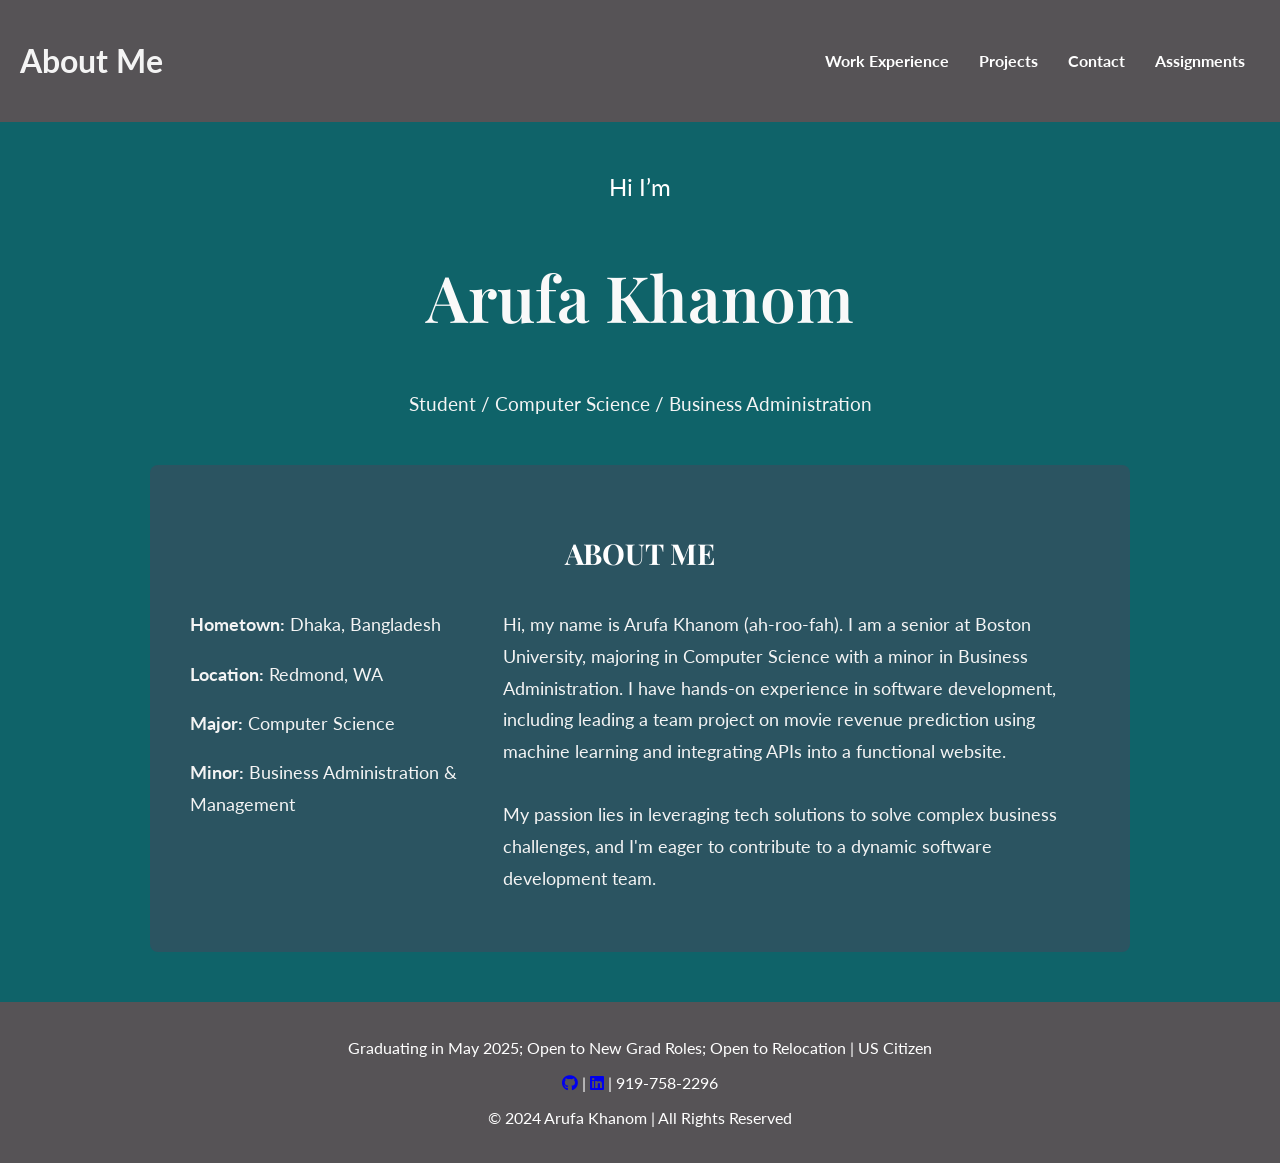
==== index.html @ fa7985f3 "made a portfolio website" ====
<!DOCTYPE html>
<html lang="en">
<head>
    <meta charset="UTF-8">
    <meta name="viewport" content="width=device-width, initial-scale=1.0">
    <title>Arufa Khanom</title>
    <link rel="stylesheet" href="style.css">
    <link href="https://fonts.googleapis.com/css2?family=Playfair+Display:wght@600&family=Lato:wght@400;700&display=swap" rel="stylesheet">
    <link rel="stylesheet" href="https://cdnjs.cloudflare.com/ajax/libs/font-awesome/6.0.0-beta3/css/all.min.css">
</head>
<body>
    <!-- Logo and Navigation -->
    <header>
        <h1>About Me</h1>
        <nav>
            <a href="work-experience.html">Work Experience</a>
            <a href="projects.html">Projects</a>
            <a href="contact.html">Contact</a>
            <a href="assignments.html">Assignments</a>
        </nav>
    </header>

    <!-- Main Content -->
    <section class="intro">
        <h2>Hi I’m</h2>
        <h1>Arufa Khanom</h1>
        <p class="tagline">Student / Computer Science / Business Administration</p>
    </section>

    <!-- About Section -->
    <section class="about">
        <h3>ABOUT ME</h3>
        <div class="about-details">
            <div class="left-column">
                <p><strong>Hometown:</strong> Dhaka, Bangladesh</p>
                <p><strong>Location:</strong> Redmond, WA</p>
                <p><strong>Major:</strong> Computer Science</p>
                <p><strong>Minor:</strong> Business Administration & Management</p>
            </div>
            <div class="right-column">
                <p>
                    Hi, my name is Arufa Khanom (ah-roo-fah). I am a senior at Boston University, majoring in Computer Science 
                    with a minor in Business Administration. I have hands-on experience in software development, including 
                    leading a team project on movie revenue prediction using machine learning and integrating APIs into a 
                    functional website. 
                    <br><br>
                    My passion lies in leveraging tech solutions to solve complex business challenges, and I'm eager to 
                    contribute to a dynamic software development team.
                </p>
            </div>
        </div>
    </section>

    <!-- Footer Section -->
    <footer>
        <p>Graduating in May 2025; Open to New Grad Roles; Open to Relocation | US Citizen</p>
        <p></p>
            <a href="https://github.com/arufak" target="_blank"><i class="fab fa-github"></i></a> |
            <a href="https://www.linkedin.com/in/arufa-khanom/" target="_blank"><i class="fab fa-linkedin"></i></a> 
            | 919-758-2296
        </p>
        <p>&copy; 2024 Arufa Khanom | All Rights Reserved</p>
    </footer>
    
</body>
</html>
---- style.css ----
/* Import Custom Fonts */
@import url('https://fonts.googleapis.com/css2?family=Dancing+Script:wght@700&family=Playfair+Display:wght@600&family=Lato:wght@400;700&display=swap');

/* Global Styles */
body {
    font-family: 'Lato', sans-serif;
    background-color: #0f6369; /* Dark Green Background */
    color: #f4f4f4;
    margin: 0;
    padding: 0;
}

/* Logo and Navigation */
header {
    display: flex;
    justify-content: space-between;
    align-items: center;
    padding: 20px;
    background-color: #565356; /* Darker Green for Header */
}

.signature {
    font-family: 'Dancing Script', cursive;
    font-size: 2.5rem;
    color: #fff;
}

nav {
    display: flex;
    justify-content: center;
}

nav a {
    color: #fff;
    margin: 0 15px;
    text-decoration: none;
    font-weight: 700;
    font-size: 1rem;
}

nav a:hover {
    color: #756785; /* Gold color on hover */
    transition: color 0.3s;
}

/* Introduction Section */
.intro {
    text-align: center;
    margin: 50px 0;
}

.intro h2 {
    font-size: 1.5rem;
    font-weight: 400;
    color: #ffffff; /* Gold color */
}

.intro h1 {
    font-size: 4rem;
    font-family: 'Playfair Display', serif;
    font-weight: 600;
    color: #f9f9f9;
}

.tagline {
    font-size: 1.2rem;
    font-weight: 400;
    margin-top: 10px;
}

/* About Section */
.about {
    text-align: center;
    margin: 30px auto;
    width: 80%;
    max-width: 900px;
    background-color: #2b5461; /* Slightly lighter green for the about box */
    padding: 40px;
    border-radius: 8px;
}

.about h3 {
    font-size: 1.8rem;
    font-family: 'Playfair Display', serif;
    color: #ffffff; /* Gold */
    margin-bottom: 20px;
}

.about-details {
    display: flex;
    justify-content: space-between;
    text-align: left;
    color: #f4f4f4;
}

.left-column {
    flex: 1;
    margin-right: 20px;
}

.right-column {
    flex: 2;
}

.about p {
    line-height: 1.8;
    font-size: 1.1rem;
}

/* Work Experience Section */
.work-experience-section {
    width: 80%;
    margin: 40px auto;
    display: flex;
    flex-direction: column;
    gap: 20px;
}

.job-box {
    background-color: #fff; /* White background for job boxes */
    padding: 20px;
    border-radius: 10px;
    box-shadow: 0 4px 10px rgba(0, 0, 0, 0.1); /* Subtle shadow for depth */
    border-left: 5px solid #565356; /* Accent border matching the header/footer */
}

.job-box h3 {
    font-family: 'Playfair Display', serif;
    font-size: 1.5rem;
    color: #000000; /* Gold color for job titles */
    margin-bottom: 10px;
}

.job-box p {
    font-size: 1rem;
    line-height: 1.6;
    color: #333; /* Darker text for descriptions */
}

.job-box ul {
    list-style-type: disc;
    margin-left: 20px;
    color: #333;
}

/* Projects Section */
.projects-section {
    width: 80%;
    margin: 40px auto;
    display: flex;
    flex-direction: column;
    gap: 20px;
}

.project-box {
    background-color: #fff; /* White background for project boxes */
    padding: 20px;
    border-radius: 10px;
    box-shadow: 0 4px 10px rgba(0, 0, 0, 0.1); /* Subtle shadow for depth */
    border-left: 5px solid #565356; /* Accent border matching the header/footer */
}

.project-box h2 {
    font-family: 'Playfair Display', serif;
    font-size: 1.5rem;
    color: #080808; /* Gold color for project titles */
    margin-bottom: 10px;
}

.project-box p {
    font-size: 1rem;
    line-height: 1.6;
    color: #333; /* Darker text for descriptions */
}

.project-box ul {
    list-style-type: disc;
    margin-left: 20px;
    color: #333;
}

/* Button */
.btn {
    display: inline-block;
    padding: 10px 20px;
    background-color: #565356;
    color: #fff;
    font-weight: 700;
    border-radius: 5px;
    text-decoration: none;
    transition: background-color 0.3s ease;
    margin-top: 20px;
    display: flex;
    align-items: center;
    gap: 10px;
}

.btn:hover {
    background-color: #756785; /* Darker purple on hover */
}

.btn i {
    font-size: 1.2rem;
}

/* Footer */
footer {
    text-align: center;
    padding: 20px;
    background-color: #565356;
    color: #ffffff; /* Gold color for footer text */
    margin-top: 50px;
    font-size: 1rem;
}

/* Responsive Design */
@media (max-width: 768px) {
    .work-experience-section,
    .projects-section {
        width: 90%;
    }

    .job-box h3, .project-box h2 {
        font-size: 1.3rem;
    }
}

/* Contact Page Styles */
.contact-main {
    display: flex;
    justify-content: space-around;
    align-items: flex-start;
    flex-wrap: wrap;
    margin: 40px auto;
    width: 80%;
    max-width: 1200px;
}

/* Contact Information Styling */
.contact-info {
    background-color: #2b5461; /* Matching color for consistency */
    padding: 20px;
    border-radius: 10px;
    width: 40%;
    min-width: 300px;
    color: #fff;
    box-shadow: 0 4px 10px rgba(0, 0, 0, 0.1);
}

.contact-info h2 {
    font-family: 'Playfair Display', serif;
    font-size: 1.8rem;
    color: #f9f9f9; /* Gold color */
    margin-bottom: 10px;
}

.contact-info p {
    font-size: 1.1rem;
    line-height: 1.6;
    margin: 10px 0;
}

.contact-info a {
    color: #f9f9f9;
    text-decoration: underline;
}

.contact-info a:hover {
    color: #756785; /* Gold hover */
}

/* Contact Form Styling */
.contact-form {
    width: 50%;
    min-width: 300px;
    padding: 20px;
}

.contact-form h2 {
    font-family: 'Playfair Display', serif;
    font-size: 1.8rem;
    color: #f9f9f9;
    margin-bottom: 20px;
}

.google-form {
    width: 100%;
    height: 800px;
    border: none;
    box-shadow: 0 4px 10px rgba(0, 0, 0, 0.1);
    border-radius: 10px;
}

/* Responsive Design */
@media (max-width: 768px) {
    .contact-main {
        flex-direction: column;
        align-items: center;
    }

    .contact-info, .contact-form {
        width: 100%;
    }
}
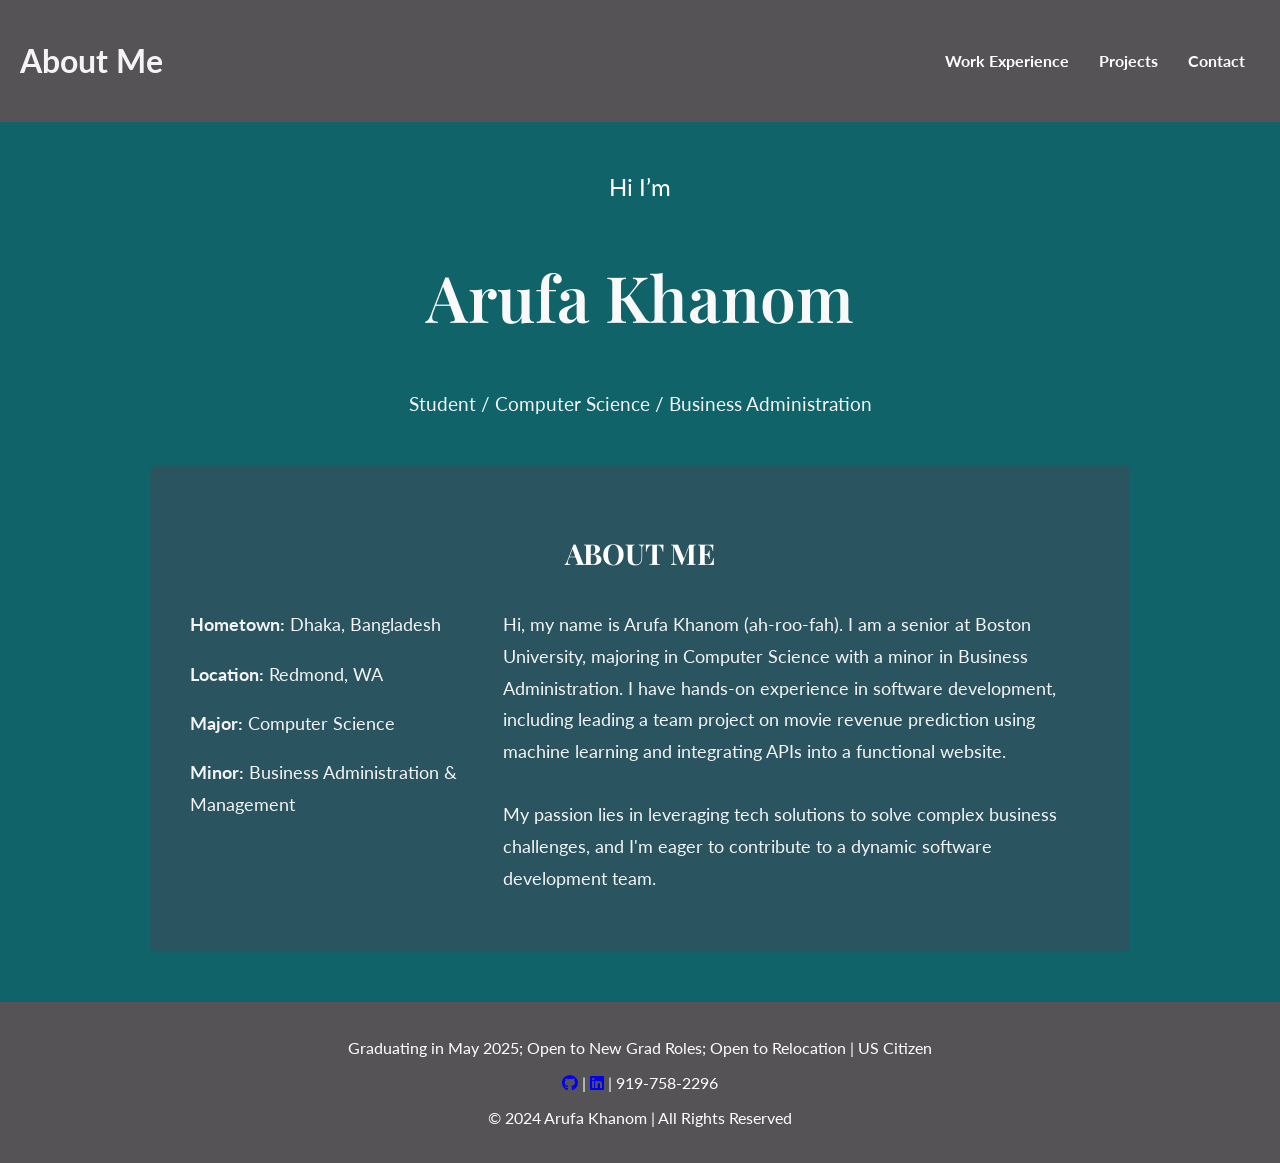
==== commit 66e38d88: "added projects" ====
--- a/index.html
+++ b/index.html
@@ -16,7 +16,6 @@
             <a href="work-experience.html">Work Experience</a>
             <a href="projects.html">Projects</a>
             <a href="contact.html">Contact</a>
-            <a href="assignments.html">Assignments</a>
         </nav>
     </header>
 
--- a/style.css
+++ b/style.css
@@ -203,6 +203,21 @@
     font-size: 1.2rem;
 }
 
+/* Video Container for Assignment 2 */
+.video-container {
+    margin-top: 20px;
+    display: flex;
+    justify-content: center;
+}
+
+.video-container iframe {
+    width: 100%;
+    max-width: 560px;
+    height: 315px;
+    border-radius: 10px;
+    box-shadow: 0 4px 10px rgba(0, 0, 0, 0.1); /* Subtle shadow */
+}
+
 /* Footer */
 footer {
     text-align: center;
@@ -303,3 +318,95 @@
     }
 }
 
+/* Assignments Section */
+.assignments-section {
+    width: 80%;
+    margin: 40px auto;
+    display: flex;
+    flex-direction: column;
+    gap: 20px; /* Space between each assignment box */
+}
+
+.assignment-box {
+    background-color: #fff; /* White background for assignment boxes */
+    padding: 20px;
+    border-radius: 10px;
+    box-shadow: 0 4px 10px rgba(0, 0, 0, 0.1); /* Subtle shadow for depth */
+    border-left: 5px solid #565356; /* Accent border matching the header/footer */
+}
+
+/* Specific styling for Assignment 0 */
+.assignment-box.assignment-0 {
+    /* If you want to add specific styles to Assignment 0, you can add them here */
+    border-left: 5px solid #565356; /* Same styling to ensure consistency */
+}
+
+/* Specific styling for Assignment 1 */
+.assignment-box.assignment-1 {
+    /* If you want to add specific styles to Assignment 1, you can add them here */
+    border-left: 5px solid #565356; /* Same styling to ensure consistency */
+}
+
+/* Specific styling for Assignment 2 */
+.assignment-box.assignment-2 {
+    /* Specific styles for Assignment 2 */
+    border-left: 5px solid #565356; /* Same styling to ensure consistency */
+}
+
+/* Specific styling for Assignment 3 */
+.assignment-box.assignment-3 {
+    /* Specific styles for Assignment 3 */
+    border-left: 5px solid #565356; /* Same styling to ensure consistency */
+}
+
+.assignment-box h2 {
+    font-family: 'Playfair Display', serif;
+    font-size: 1.5rem;
+    color: #000000; /* Black color for assignment titles */
+    margin-bottom: 10px;
+}
+
+.assignment-box p {
+    font-size: 1rem;
+    line-height: 1.6;
+    color: #333; /* Darker text for descriptions */
+}
+
+.assignment-box a {
+    display: inline-block;
+    padding: 10px 20px;
+    background-color: #565356;
+    color: #fff;
+    font-weight: 700;
+    border-radius: 5px;
+    text-decoration: none;
+    transition: background-color 0.3s ease;
+    margin-top: 20px;
+    display: flex;
+    align-items: center;
+    gap: 10px;
+}
+
+.assignment-box a:hover {
+    background-color: #756785; /* Darker purple on hover */
+}
+
+.assignment-box i {
+    font-size: 1.2rem;
+}
+
+/* Responsive Design */
+@media (max-width: 768px) {
+    .assignments-section {
+        width: 90%;
+    }
+    
+    .assignment-box h2 {
+        font-size: 1.3rem;
+    }
+
+    .video-container iframe {
+        width: 100%;
+        height: auto;
+    }
+}
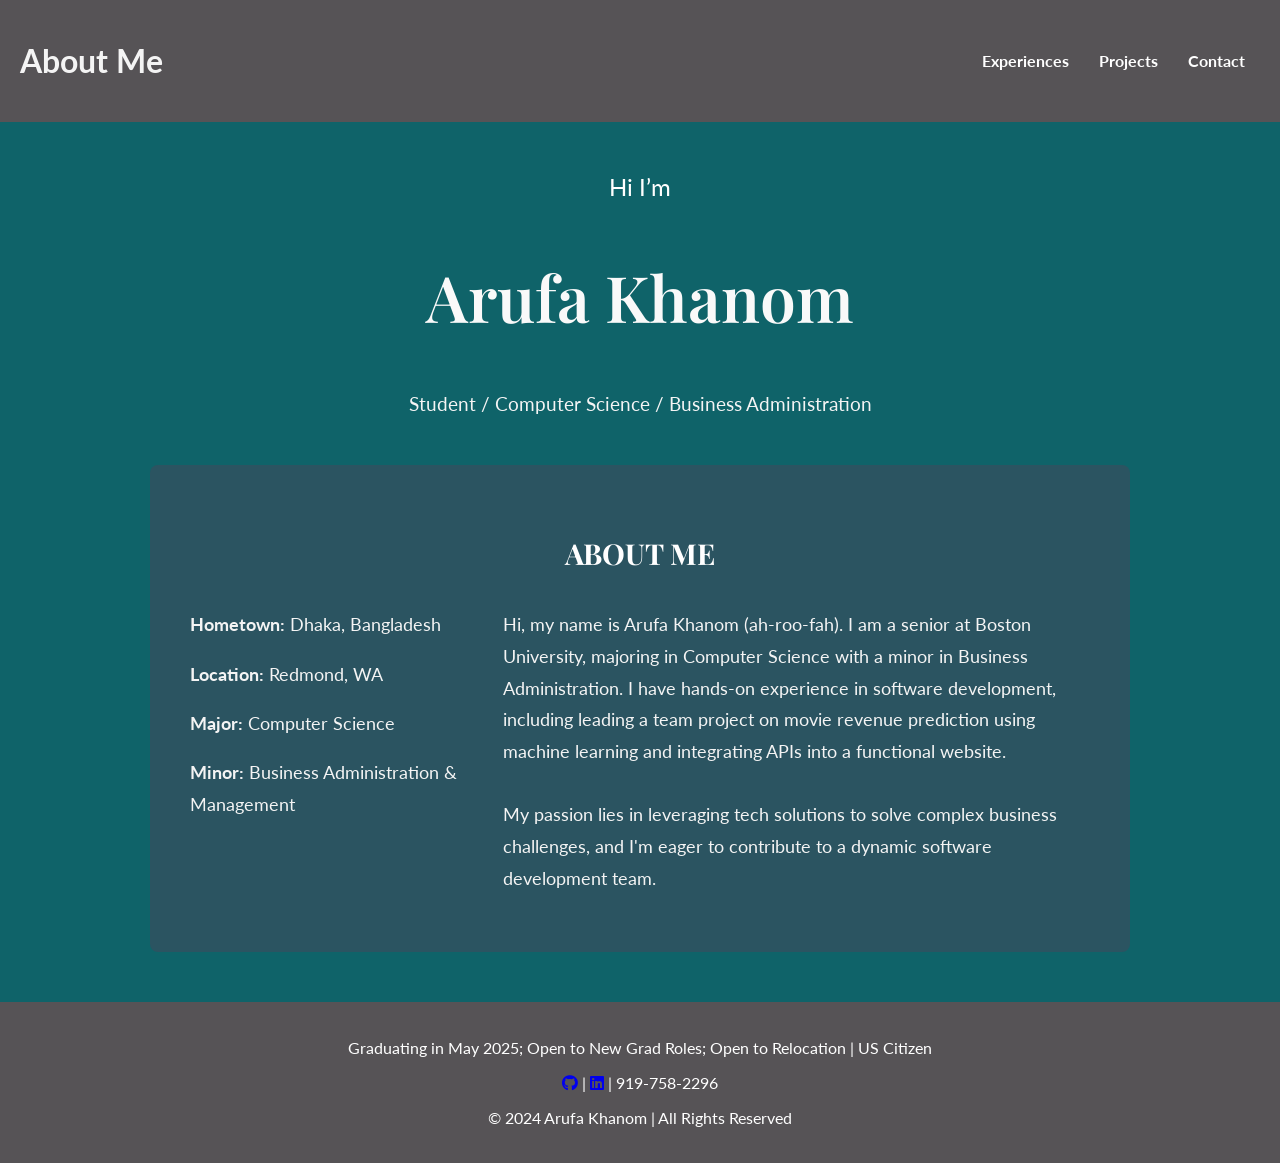
==== commit 89e40ea3: "debugging" ====
--- a/index.html
+++ b/index.html
@@ -13,7 +13,7 @@
     <header>
         <h1>About Me</h1>
         <nav>
-            <a href="work-experience.html">Work Experience</a>
+            <a href="work-experience.html">Experiences</a>
             <a href="projects.html">Projects</a>
             <a href="contact.html">Contact</a>
         </nav>
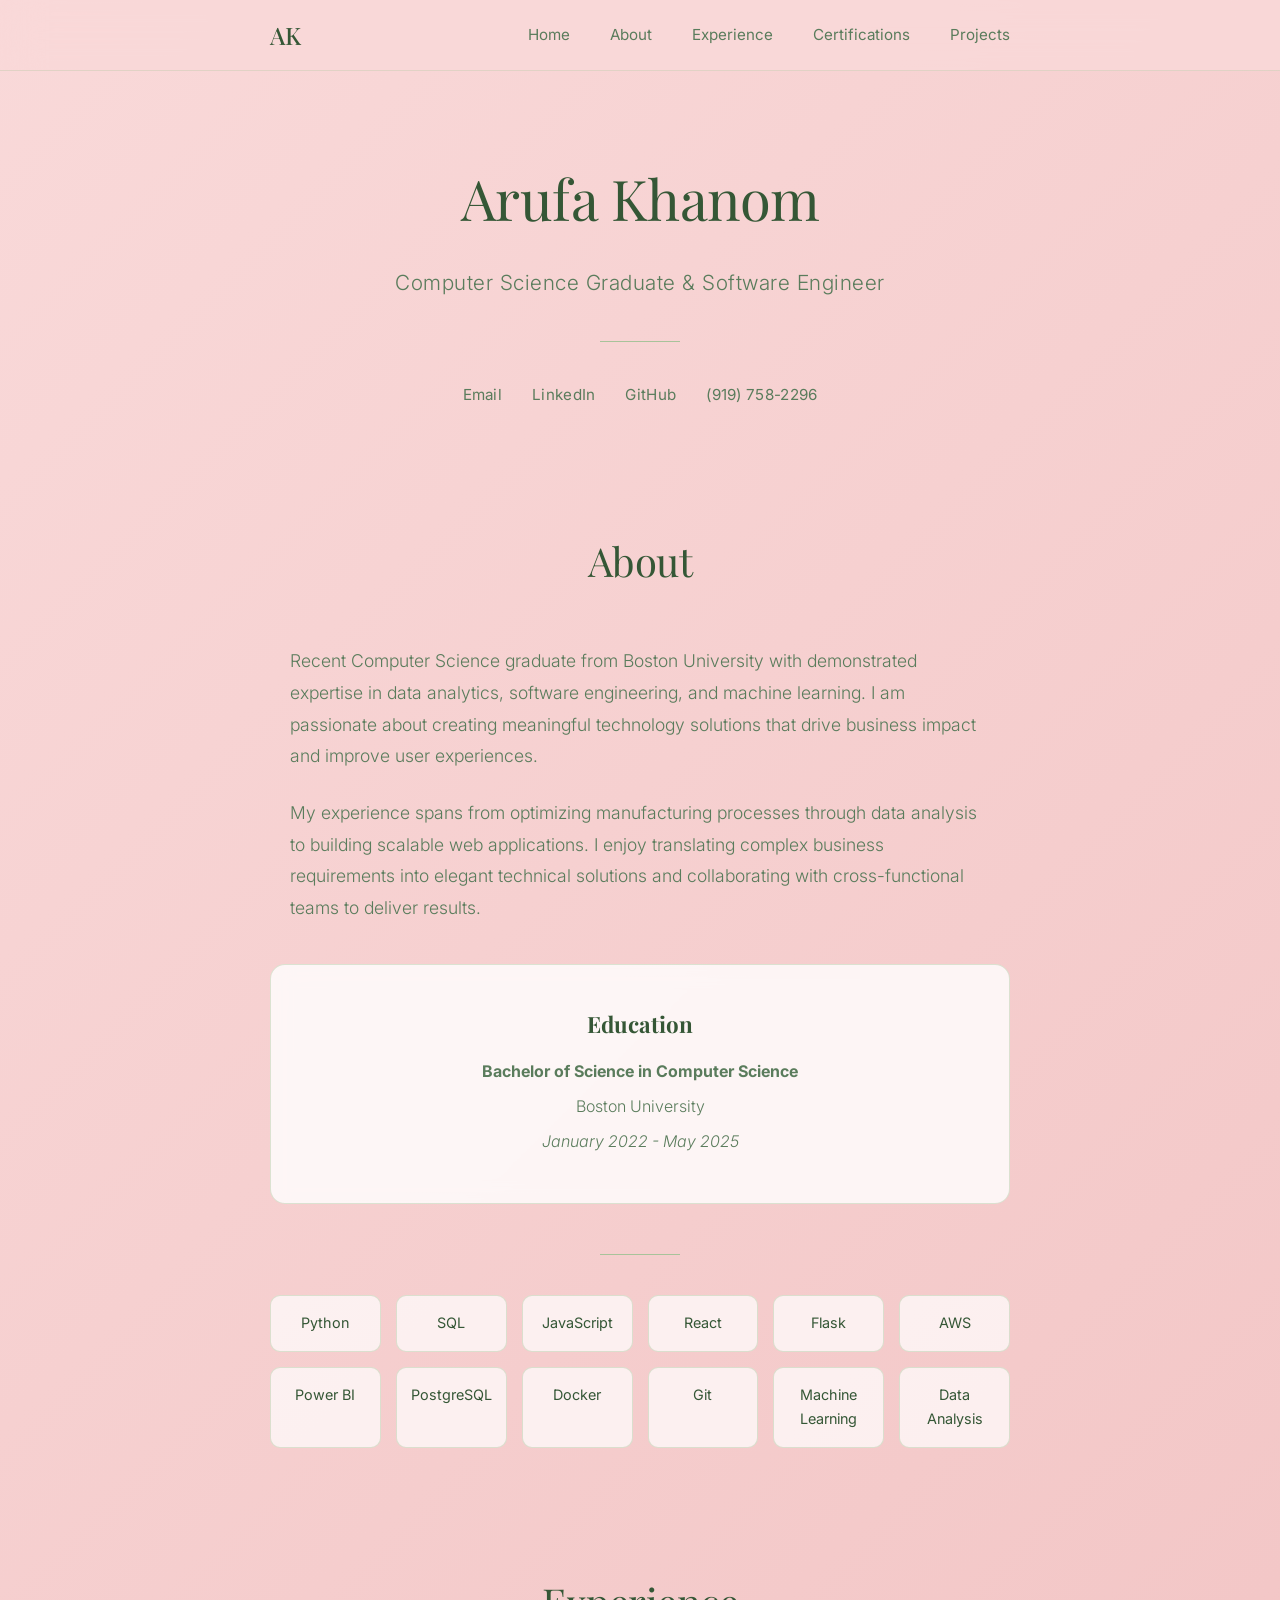
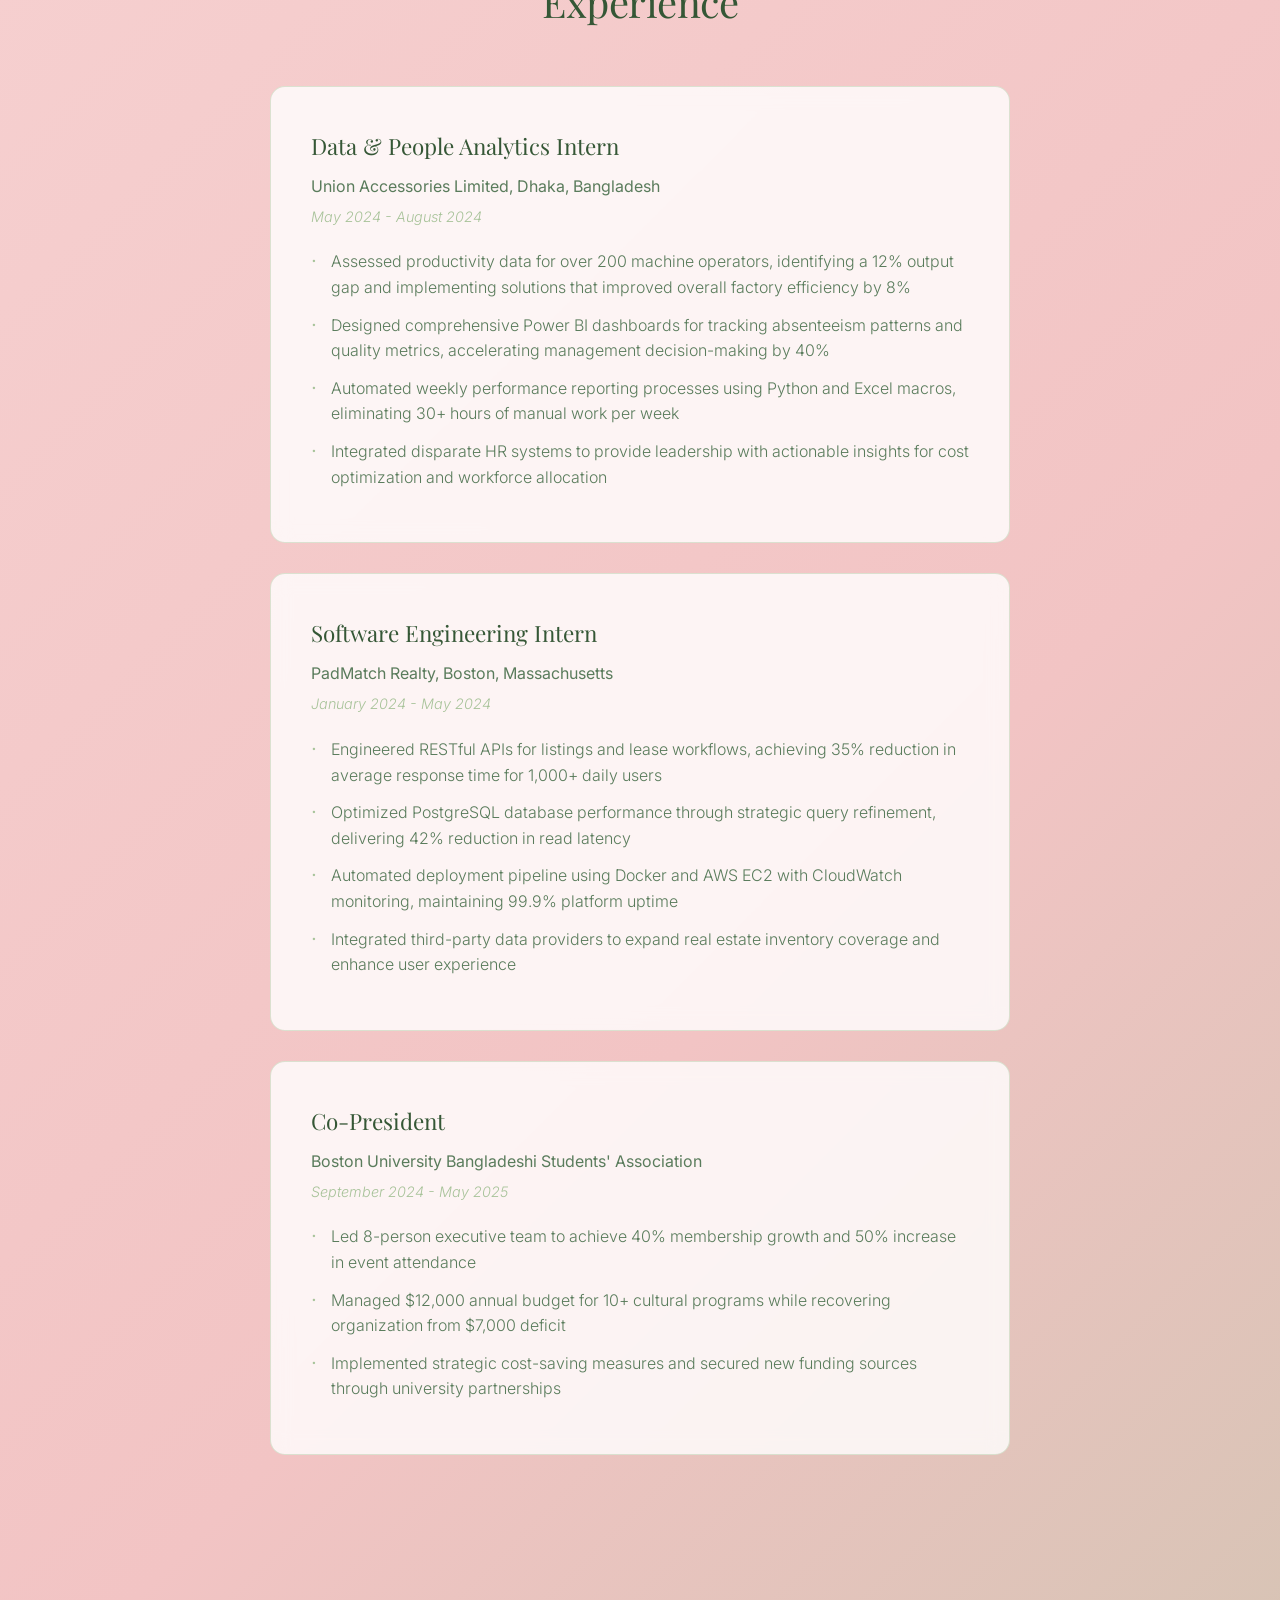
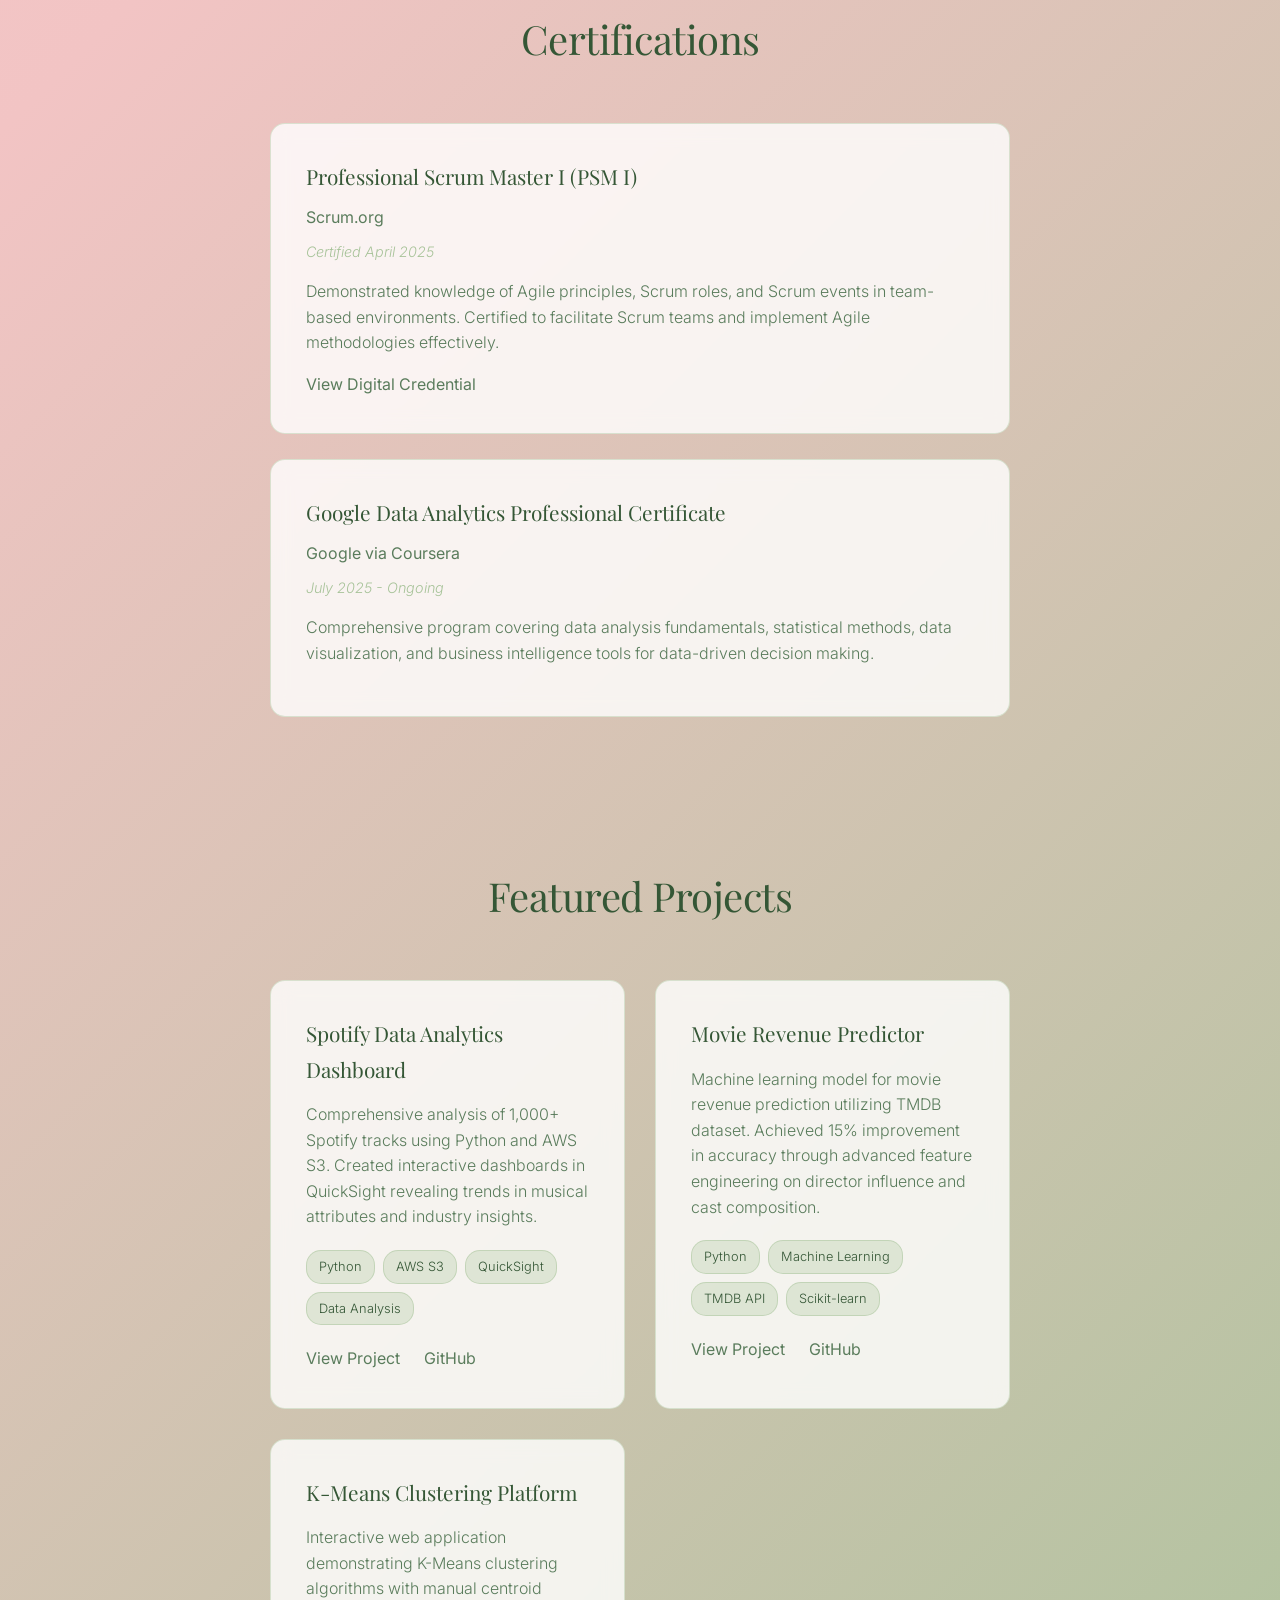
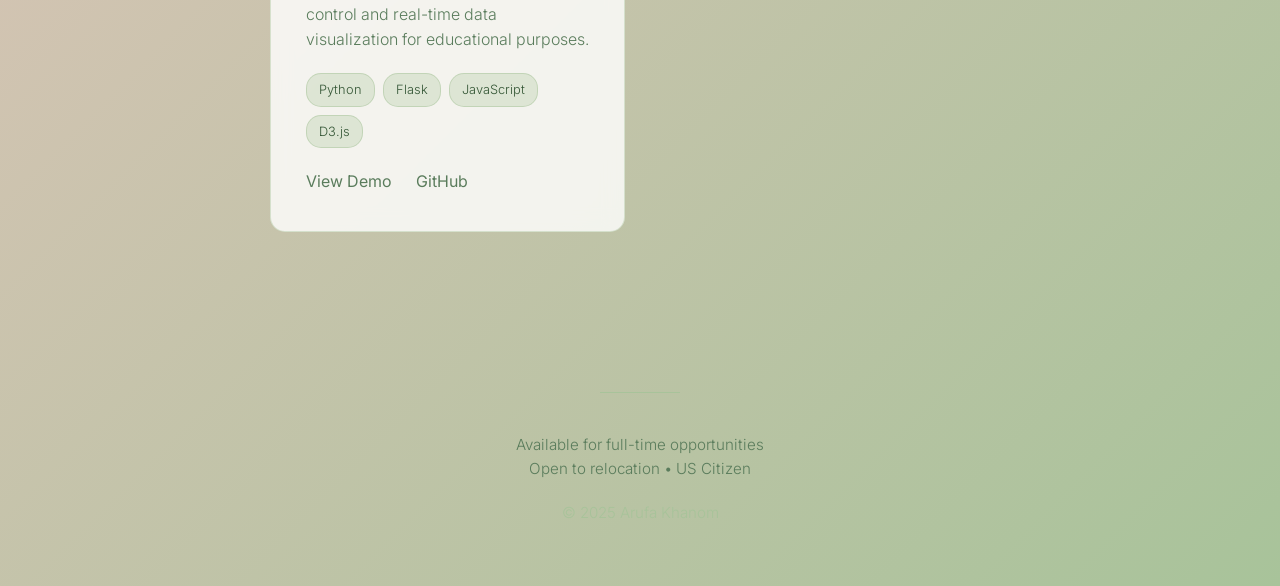
==== commit 0e865941: "Added portfolio files" ====
--- a/index.html
+++ b/index.html
@@ -1,66 +1,234 @@
-<!DOCTYPE html>
-<html lang="en">
-<head>
-    <meta charset="UTF-8">
-    <meta name="viewport" content="width=device-width, initial-scale=1.0">
-    <title>Arufa Khanom</title>
-    <link rel="stylesheet" href="style.css">
-    <link href="https://fonts.googleapis.com/css2?family=Playfair+Display:wght@600&family=Lato:wght@400;700&display=swap" rel="stylesheet">
-    <link rel="stylesheet" href="https://cdnjs.cloudflare.com/ajax/libs/font-awesome/6.0.0-beta3/css/all.min.css">
-</head>
-<body>
-    <!-- Logo and Navigation -->
-    <header>
-        <h1>About Me</h1>
-        <nav>
-            <a href="work-experience.html">Experiences</a>
-            <a href="projects.html">Projects</a>
-            <a href="contact.html">Contact</a>
-        </nav>
-    </header>
-
-    <!-- Main Content -->
-    <section class="intro">
-        <h2>Hi I’m</h2>
-        <h1>Arufa Khanom</h1>
-        <p class="tagline">Student / Computer Science / Business Administration</p>
-    </section>
-
-    <!-- About Section -->
-    <section class="about">
-        <h3>ABOUT ME</h3>
-        <div class="about-details">
-            <div class="left-column">
-                <p><strong>Hometown:</strong> Dhaka, Bangladesh</p>
-                <p><strong>Location:</strong> Redmond, WA</p>
-                <p><strong>Major:</strong> Computer Science</p>
-                <p><strong>Minor:</strong> Business Administration & Management</p>
-            </div>
-            <div class="right-column">
-                <p>
-                    Hi, my name is Arufa Khanom (ah-roo-fah). I am a senior at Boston University, majoring in Computer Science 
-                    with a minor in Business Administration. I have hands-on experience in software development, including 
-                    leading a team project on movie revenue prediction using machine learning and integrating APIs into a 
-                    functional website. 
-                    <br><br>
-                    My passion lies in leveraging tech solutions to solve complex business challenges, and I'm eager to 
-                    contribute to a dynamic software development team.
-                </p>
-            </div>
-        </div>
-    </section>
-
-    <!-- Footer Section -->
-    <footer>
-        <p>Graduating in May 2025; Open to New Grad Roles; Open to Relocation | US Citizen</p>
-        <p></p>
-            <a href="https://github.com/arufak" target="_blank"><i class="fab fa-github"></i></a> |
-            <a href="https://www.linkedin.com/in/arufa-khanom/" target="_blank"><i class="fab fa-linkedin"></i></a> 
-            | 919-758-2296
-        </p>
-        <p>&copy; 2024 Arufa Khanom | All Rights Reserved</p>
-    </footer>
-    
-</body>
-</html>
-
+<!DOCTYPE html>
+<html lang="en">
+<head>
+    <meta charset="UTF-8">
+    <meta name="viewport" content="width=device-width, initial-scale=1.0">
+    <title>Arufa Khanom - Portfolio</title>
+    <link rel="preconnect" href="https://fonts.googleapis.com">
+    <link rel="preconnect" href="https://fonts.gstatic.com" crossorigin>
+    <link href="https://fonts.googleapis.com/css2?family=Playfair+Display:wght@400;500;600;700&family=Inter:wght@300;400;500;600&display=swap" rel="stylesheet">
+    <link rel="stylesheet" href="styles.css">
+</head>
+<body>
+    <!-- Navigation -->
+    <nav class="navbar" id="navbar">
+        <div class="nav-container">
+            <a href="#home" class="nav-logo">AK</a>
+            <ul class="nav-links" id="navLinks">
+                <li><a href="#home">Home</a></li>
+                <li><a href="#about">About</a></li>
+                <li><a href="#experience">Experience</a></li>
+                <li><a href="#certifications">Certifications</a></li>
+                <li><a href="#projects">Projects</a></li>
+            </ul>
+            <button class="mobile-menu-btn" id="mobileMenuBtn">
+                <span></span>
+                <span></span>
+                <span></span>
+            </button>
+        </div>
+    </nav>
+
+    <!-- Header -->
+    <header class="header" id="home">
+        <div class="container">
+            <h1>Arufa Khanom</h1>
+            <p class="subtitle">Computer Science Graduate & Software Engineer</p>
+            <div class="divider"></div>
+            <div class="contact-info">
+                <a href="mailto:arufakhanom@example.com">Email</a>
+                <a href="https://linkedin.com/in/arufa-khanom">LinkedIn</a>
+                <a href="https://github.com/arufak">GitHub</a>
+                <a href="tel:919-758-2296">(919) 758-2296</a>
+            </div>
+        </div>
+    </header>
+
+    <!-- About Section -->
+    <section class="section" id="about">
+        <div class="container">
+            <h2 class="section-title">About</h2>
+            <div class="about-text">
+                <p>Recent Computer Science graduate from Boston University with demonstrated expertise in data analytics, software engineering, and machine learning. I am passionate about creating meaningful technology solutions that drive business impact and improve user experiences.</p>
+                
+                <p>My experience spans from optimizing manufacturing processes through data analysis to building scalable web applications. I enjoy translating complex business requirements into elegant technical solutions and collaborating with cross-functional teams to deliver results.</p>
+            </div>
+            
+            <div class="education-card">
+                <h3>Education</h3>
+                <p><strong>Bachelor of Science in Computer Science</strong></p>
+                <p>Boston University</p>
+                <p><em>January 2022 - May 2025</em></p>
+            </div>
+
+            <div class="skills-container">
+                <div class="divider"></div>
+                <div class="skills-grid">
+                    <div class="skill-item">Python</div>
+                    <div class="skill-item">SQL</div>
+                    <div class="skill-item">JavaScript</div>
+                    <div class="skill-item">React</div>
+                    <div class="skill-item">Flask</div>
+                    <div class="skill-item">AWS</div>
+                    <div class="skill-item">Power BI</div>
+                    <div class="skill-item">PostgreSQL</div>
+                    <div class="skill-item">Docker</div>
+                    <div class="skill-item">Git</div>
+                    <div class="skill-item">Machine Learning</div>
+                    <div class="skill-item">Data Analysis</div>
+                </div>
+            </div>
+        </div>
+    </section>
+
+    <!-- Experience Section -->
+    <section class="section" id="experience">
+        <div class="container">
+            <h2 class="section-title">Experience</h2>
+            
+            <div class="experience-item">
+                <div class="experience-title">Data & People Analytics Intern</div>
+                <div class="experience-company">Union Accessories Limited, Dhaka, Bangladesh</div>
+                <div class="experience-period">May 2024 - August 2024</div>
+                <ul class="experience-achievements">
+                    <li>Assessed productivity data for over 200 machine operators, identifying a 12% output gap and implementing solutions that improved overall factory efficiency by 8%</li>
+                    <li>Designed comprehensive Power BI dashboards for tracking absenteeism patterns and quality metrics, accelerating management decision-making by 40%</li>
+                    <li>Automated weekly performance reporting processes using Python and Excel macros, eliminating 30+ hours of manual work per week</li>
+                    <li>Integrated disparate HR systems to provide leadership with actionable insights for cost optimization and workforce allocation</li>
+                </ul>
+            </div>
+
+            <div class="experience-item">
+                <div class="experience-title">Software Engineering Intern</div>
+                <div class="experience-company">PadMatch Realty, Boston, Massachusetts</div>
+                <div class="experience-period">January 2024 - May 2024</div>
+                <ul class="experience-achievements">
+                    <li>Engineered RESTful APIs for listings and lease workflows, achieving 35% reduction in average response time for 1,000+ daily users</li>
+                    <li>Optimized PostgreSQL database performance through strategic query refinement, delivering 42% reduction in read latency</li>
+                    <li>Automated deployment pipeline using Docker and AWS EC2 with CloudWatch monitoring, maintaining 99.9% platform uptime</li>
+                    <li>Integrated third-party data providers to expand real estate inventory coverage and enhance user experience</li>
+                </ul>
+            </div>
+
+            <div class="experience-item">
+                <div class="experience-title">Co-President</div>
+                <div class="experience-company">Boston University Bangladeshi Students' Association</div>
+                <div class="experience-period">September 2024 - May 2025</div>
+                <ul class="experience-achievements">
+                    <li>Led 8-person executive team to achieve 40% membership growth and 50% increase in event attendance</li>
+                    <li>Managed $12,000 annual budget for 10+ cultural programs while recovering organization from $7,000 deficit</li>
+                    <li>Implemented strategic cost-saving measures and secured new funding sources through university partnerships</li>
+                </ul>
+            </div>
+        </div>
+    </section>
+
+    <!-- Certifications Section -->
+    <section class="section" id="certifications">
+        <div class="container">
+            <h2 class="section-title">Certifications</h2>
+            
+            <div class="cert-item">
+                <div class="cert-title">Professional Scrum Master I (PSM I)</div>
+                <div class="cert-issuer">Scrum.org</div>
+                <div class="cert-date">Certified April 2025</div>
+                <div class="cert-description">
+                    Demonstrated knowledge of Agile principles, Scrum roles, and Scrum events in team-based environments. 
+                    Certified to facilitate Scrum teams and implement Agile methodologies effectively.
+                </div>
+                <div class="cert-link">
+                    <a href="https://www.credly.com/badges/42eaf0ae-233e-4052-bc01-c1abb272be0c/public_url" target="_blank">View Digital Credential</a>
+                </div>
+            </div>
+
+            <div class="cert-item">
+                <div class="cert-title">Google Data Analytics Professional Certificate</div>
+                <div class="cert-issuer">Google via Coursera</div>
+                <div class="cert-date">July 2025 - Ongoing</div>
+                <div class="cert-description">
+                    Comprehensive program covering data analysis fundamentals, statistical methods, data visualization, 
+                    and business intelligence tools for data-driven decision making.
+                </div>
+            </div>
+        </div>
+    </section>
+
+    <!-- Projects Section -->
+    <section class="section" id="projects">
+        <div class="container">
+            <h2 class="section-title">Featured Projects</h2>
+            <div class="projects-grid">
+                <div class="project-card">
+                    <div class="project-title">Spotify Data Analytics Dashboard</div>
+                    <div class="project-description">
+                        Comprehensive analysis of 1,000+ Spotify tracks using Python and AWS S3. Created interactive dashboards 
+                        in QuickSight revealing trends in musical attributes and industry insights.
+                    </div>
+                    <div class="project-tags">
+                        <span class="project-tag">Python</span>
+                        <span class="project-tag">AWS S3</span>
+                        <span class="project-tag">QuickSight</span>
+                        <span class="project-tag">Data Analysis</span>
+                    </div>
+                    <div class="project-links">
+                        <a href="#">View Project</a>
+                        <a href="#">GitHub</a>
+                    </div>
+                </div>
+
+                <div class="project-card">
+                    <div class="project-title">Movie Revenue Predictor</div>
+                    <div class="project-description">
+                        Machine learning model for movie revenue prediction utilizing TMDB dataset. Achieved 15% improvement 
+                        in accuracy through advanced feature engineering on director influence and cast composition.
+                    </div>
+                    <div class="project-tags">
+                        <span class="project-tag">Python</span>
+                        <span class="project-tag">Machine Learning</span>
+                        <span class="project-tag">TMDB API</span>
+                        <span class="project-tag">Scikit-learn</span>
+                    </div>
+                    <div class="project-links">
+                        <a href="#">View Project</a>
+                        <a href="#">GitHub</a>
+                    </div>
+                </div>
+
+                <div class="project-card">
+                    <div class="project-title">K-Means Clustering Platform</div>
+                    <div class="project-description">
+                        Interactive web application demonstrating K-Means clustering algorithms with manual centroid control 
+                        and real-time data visualization for educational purposes.
+                    </div>
+                    <div class="project-tags">
+                        <span class="project-tag">Python</span>
+                        <span class="project-tag">Flask</span>
+                        <span class="project-tag">JavaScript</span>
+                        <span class="project-tag">D3.js</span>
+                    </div>
+                    <div class="project-links">
+                        <a href="#">View Demo</a>
+                        <a href="#">GitHub</a>
+                    </div>
+                </div>
+            </div>
+        </div>
+    </section>
+
+    <!-- Footer -->
+    <footer class="footer">
+        <div class="container">
+            <div class="divider"></div>
+            <p class="footer-text">
+                Available for full-time opportunities<br>
+                Open to relocation • US Citizen
+            </p>
+            <p class="footer-text" style="margin-top: 20px; color: #a8c39a;">
+                &copy; 2025 Arufa Khanom
+            </p>
+        </div>
+    </footer>
+
+    <script src="script.js"></script>
+</body>
+</html>
--- a/styles.css
+++ b/styles.css
@@ -0,0 +1,510 @@
+/* Reset and Base Styles */
+* {
+    margin: 0;
+    padding: 0;
+    box-sizing: border-box;
+}
+
+body {
+    font-family: 'Inter', sans-serif;
+    line-height: 1.7;
+    color: #355736;
+    background: linear-gradient(135deg, #f9d9d9 0%, #f2c4c4 50%, #a8c39a 100%);
+    font-weight: 300;
+    padding-top: 70px;
+}
+
+.container {
+    max-width: 800px;
+    margin: 0 auto;
+    padding: 0 30px;
+}
+
+/* Navigation */
+.navbar {
+    position: fixed;
+    top: 0;
+    left: 0;
+    right: 0;
+    background: rgba(249, 217, 217, 0.85);
+    backdrop-filter: blur(20px);
+    border-bottom: 1px solid rgba(168, 195, 154, 0.3);
+    z-index: 1000;
+    transition: all 0.3s ease;
+    padding: 0;
+}
+
+.navbar.scrolled {
+    background: rgba(249, 217, 217, 0.95);
+    box-shadow: 0 4px 20px rgba(53, 87, 54, 0.1);
+}
+
+.nav-container {
+    max-width: 800px;
+    margin: 0 auto;
+    padding: 0 30px;
+    display: flex;
+    justify-content: space-between;
+    align-items: center;
+    height: 70px;
+}
+
+.nav-logo {
+    font-family: 'Playfair Display', serif;
+    font-size: 1.5rem;
+    color: #355736;
+    text-decoration: none;
+    font-weight: 500;
+}
+
+.nav-links {
+    display: flex;
+    gap: 40px;
+    list-style: none;
+    margin: 0;
+    padding: 0;
+}
+
+.nav-links a {
+    color: #5a7c5c;
+    text-decoration: none;
+    font-weight: 400;
+    font-size: 0.95rem;
+    transition: color 0.3s ease;
+    position: relative;
+}
+
+.nav-links a:hover {
+    color: #355736;
+}
+
+.nav-links a::after {
+    content: '';
+    position: absolute;
+    bottom: -5px;
+    left: 0;
+    width: 0;
+    height: 1px;
+    background: #355736;
+    transition: width 0.3s ease;
+}
+
+.nav-links a:hover::after {
+    width: 100%;
+}
+
+/* Mobile menu */
+.mobile-menu-btn {
+    display: none;
+    background: none;
+    border: none;
+    cursor: pointer;
+    flex-direction: column;
+    gap: 4px;
+}
+
+.mobile-menu-btn span {
+    width: 20px;
+    height: 1px;
+    background: #355736;
+    transition: all 0.3s ease;
+}
+
+/* Header */
+.header {
+    padding: 80px 0 60px;
+    text-align: center;
+    background: transparent;
+}
+
+.header h1 {
+    font-family: 'Playfair Display', serif;
+    font-size: 3.5rem;
+    font-weight: 400;
+    color: #355736;
+    margin-bottom: 20px;
+    letter-spacing: -0.5px;
+}
+
+.header .subtitle {
+    font-size: 1.3rem;
+    color: #5a7c5c;
+    margin-bottom: 30px;
+    font-weight: 300;
+    letter-spacing: 0.5px;
+}
+
+.divider {
+    width: 80px;
+    height: 1px;
+    background: #a8c39a;
+    margin: 40px auto;
+}
+
+.contact-info {
+    display: flex;
+    justify-content: center;
+    gap: 30px;
+    flex-wrap: wrap;
+    margin-top: 40px;
+}
+
+.contact-info a {
+    color: #5a7c5c;
+    text-decoration: none;
+    font-weight: 400;
+    font-size: 0.95rem;
+    letter-spacing: 0.3px;
+    transition: color 0.3s ease;
+}
+
+.contact-info a:hover {
+    color: #355736;
+}
+
+/* Sections */
+.section {
+    padding: 60px 0;
+    text-align: center;
+}
+
+.section-title {
+    font-family: 'Playfair Display', serif;
+    font-size: 2.5rem;
+    font-weight: 400;
+    color: #355736;
+    margin-bottom: 50px;
+    letter-spacing: -0.5px;
+}
+
+/* About */
+.about-text {
+    font-size: 1.1rem;
+    line-height: 1.8;
+    color: #5a7c5c;
+    margin-bottom: 40px;
+    text-align: left;
+    max-width: 700px;
+    margin-left: auto;
+    margin-right: auto;
+}
+
+.about-text p {
+    margin-bottom: 25px;
+}
+
+.education-card {
+    background: rgba(255, 255, 255, 0.8);
+    backdrop-filter: blur(10px);
+    border: 1px solid rgba(168, 195, 154, 0.4);
+    padding: 40px;
+    border-radius: 15px;
+    margin: 40px 0;
+    text-align: center;
+}
+
+.education-card h3 {
+    font-family: 'Playfair Display', serif;
+    font-size: 1.4rem;
+    color: #355736;
+    margin-bottom: 15px;
+}
+
+.education-card p {
+    color: #5a7c5c;
+    margin-bottom: 8px;
+}
+
+.skills-container {
+    margin-top: 50px;
+}
+
+.skills-grid {
+    display: grid;
+    grid-template-columns: repeat(auto-fit, minmax(100px, 1fr));
+    gap: 15px;
+    margin-top: 30px;
+}
+
+.skill-item {
+    background: rgba(255, 255, 255, 0.7);
+    border: 1px solid rgba(168, 195, 154, 0.4);
+    padding: 15px 10px;
+    border-radius: 10px;
+    font-size: 0.9rem;
+    color: #355736;
+    font-weight: 400;
+    transition: all 0.3s ease;
+}
+
+.skill-item:hover {
+    background: rgba(255, 255, 255, 0.9);
+    transform: translateY(-2px);
+    border-color: #a8c39a;
+}
+
+/* Experience */
+.experience-item {
+    background: rgba(255, 255, 255, 0.8);
+    backdrop-filter: blur(10px);
+    border: 1px solid rgba(168, 195, 154, 0.4);
+    padding: 40px;
+    border-radius: 15px;
+    margin-bottom: 30px;
+    text-align: left;
+}
+
+.experience-title {
+    font-family: 'Playfair Display', serif;
+    font-size: 1.4rem;
+    color: #355736;
+    margin-bottom: 8px;
+}
+
+.experience-company {
+    color: #5a7c5c;
+    font-size: 1rem;
+    margin-bottom: 5px;
+    font-weight: 400;
+}
+
+.experience-period {
+    color: #a8c39a;
+    font-size: 0.9rem;
+    font-style: italic;
+    margin-bottom: 20px;
+}
+
+.experience-achievements {
+    list-style: none;
+}
+
+.experience-achievements li {
+    margin-bottom: 12px;
+    padding-left: 20px;
+    position: relative;
+    color: #5a7c5c;
+    line-height: 1.6;
+}
+
+.experience-achievements li::before {
+    content: '·';
+    position: absolute;
+    left: 0;
+    color: #a8c39a;
+    font-size: 1.5rem;
+    line-height: 1;
+}
+
+/* Projects */
+.projects-grid {
+    display: grid;
+    grid-template-columns: repeat(auto-fit, minmax(300px, 1fr));
+    gap: 30px;
+    margin-top: 40px;
+}
+
+.project-card {
+    background: rgba(255, 255, 255, 0.8);
+    backdrop-filter: blur(10px);
+    border: 1px solid rgba(168, 195, 154, 0.4);
+    padding: 35px;
+    border-radius: 15px;
+    text-align: left;
+    transition: all 0.3s ease;
+}
+
+.project-card:hover {
+    transform: translateY(-5px);
+    background: rgba(255, 255, 255, 0.9);
+    border-color: #a8c39a;
+}
+
+.project-title {
+    font-family: 'Playfair Display', serif;
+    font-size: 1.3rem;
+    color: #355736;
+    margin-bottom: 15px;
+}
+
+.project-description {
+    color: #5a7c5c;
+    margin-bottom: 20px;
+    line-height: 1.6;
+}
+
+.project-tags {
+    display: flex;
+    flex-wrap: wrap;
+    gap: 8px;
+    margin-bottom: 20px;
+}
+
+.project-tag {
+    background: rgba(168, 195, 154, 0.3);
+    color: #355736;
+    padding: 5px 12px;
+    border-radius: 15px;
+    font-size: 0.8rem;
+    border: 1px solid rgba(168, 195, 154, 0.5);
+}
+
+.project-links a {
+    color: #5a7c5c;
+    text-decoration: none;
+    margin-right: 20px;
+    font-weight: 400;
+    border-bottom: 1px solid transparent;
+    transition: border-color 0.3s ease;
+}
+
+.project-links a:hover {
+    border-bottom: 1px solid #355736;
+    color: #355736;
+}
+
+/* Certifications */
+.cert-item {
+    background: rgba(255, 255, 255, 0.8);
+    backdrop-filter: blur(10px);
+    border: 1px solid rgba(168, 195, 154, 0.4);
+    padding: 35px;
+    border-radius: 15px;
+    margin-bottom: 25px;
+    text-align: left;
+}
+
+.cert-title {
+    font-family: 'Playfair Display', serif;
+    font-size: 1.3rem;
+    color: #355736;
+    margin-bottom: 10px;
+}
+
+.cert-issuer {
+    color: #5a7c5c;
+    margin-bottom: 8px;
+    font-weight: 400;
+}
+
+.cert-date {
+    color: #a8c39a;
+    font-size: 0.9rem;
+    font-style: italic;
+    margin-bottom: 15px;
+}
+
+.cert-description {
+    color: #5a7c5c;
+    line-height: 1.6;
+    margin-bottom: 15px;
+}
+
+.cert-link a {
+    color: #5a7c5c;
+    text-decoration: none;
+    font-weight: 400;
+    border-bottom: 1px solid transparent;
+    transition: border-color 0.3s ease;
+}
+
+.cert-link a:hover {
+    border-bottom: 1px solid #355736;
+    color: #355736;
+}
+
+/* Footer */
+.footer {
+    padding: 60px 0;
+    text-align: center;
+    background: transparent;
+}
+
+.footer-text {
+    color: #5a7c5c;
+    font-size: 0.95rem;
+    line-height: 1.6;
+}
+
+/* Responsive */
+@media (max-width: 768px) {
+    .nav-container {
+        padding: 0 20px;
+    }
+
+    .nav-links {
+        position: absolute;
+        top: 100%;
+        left: 0;
+        right: 0;
+        background: rgba(249, 217, 217, 0.95);
+        backdrop-filter: blur(20px);
+        flex-direction: column;
+        gap: 0;
+        padding: 20px 0;
+        border-bottom: 1px solid rgba(168, 195, 154, 0.4);
+        transform: translateY(-100%);
+        opacity: 0;
+        visibility: hidden;
+        transition: all 0.3s ease;
+    }
+
+    .nav-links.active {
+        transform: translateY(0);
+        opacity: 1;
+        visibility: visible;
+    }
+
+    .nav-links a {
+        padding: 15px 30px;
+        display: block;
+    }
+
+    .mobile-menu-btn {
+        display: flex;
+    }
+
+    .mobile-menu-btn.active span:nth-child(1) {
+        transform: rotate(45deg) translate(4px, 4px);
+    }
+
+    .mobile-menu-btn.active span:nth-child(2) {
+        opacity: 0;
+    }
+
+    .mobile-menu-btn.active span:nth-child(3) {
+        transform: rotate(-45deg) translate(4px, -4px);
+    }
+
+    .container {
+        padding: 0 20px;
+    }
+
+    .header h1 {
+        font-size: 2.8rem;
+    }
+
+    .section-title {
+        font-size: 2rem;
+    }
+
+    .contact-info {
+        flex-direction: column;
+        gap: 15px;
+    }
+
+    .projects-grid {
+        grid-template-columns: 1fr;
+    }
+
+    .skills-grid {
+        grid-template-columns: repeat(2, 1fr);
+    }
+
+    .experience-item,
+    .project-card,
+    .cert-item,
+    .education-card {
+        padding: 25px;
+    }
+}
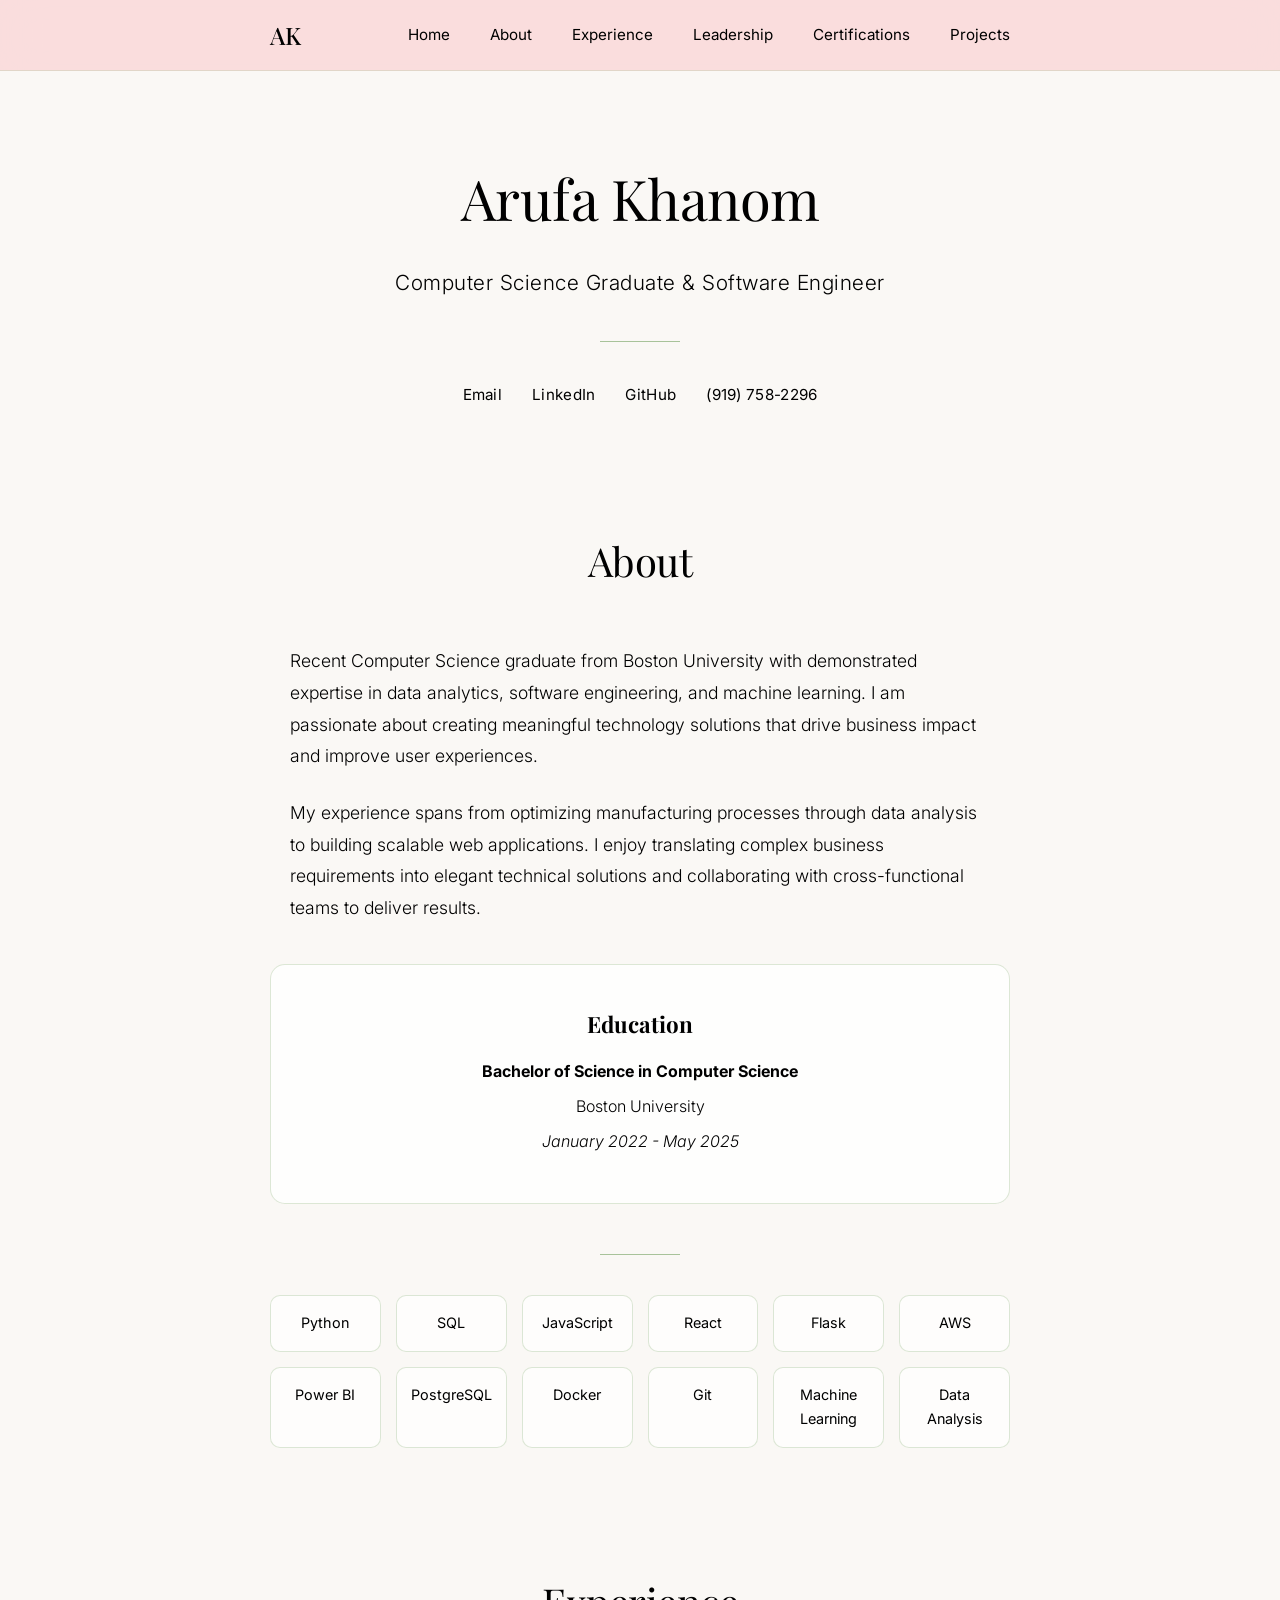
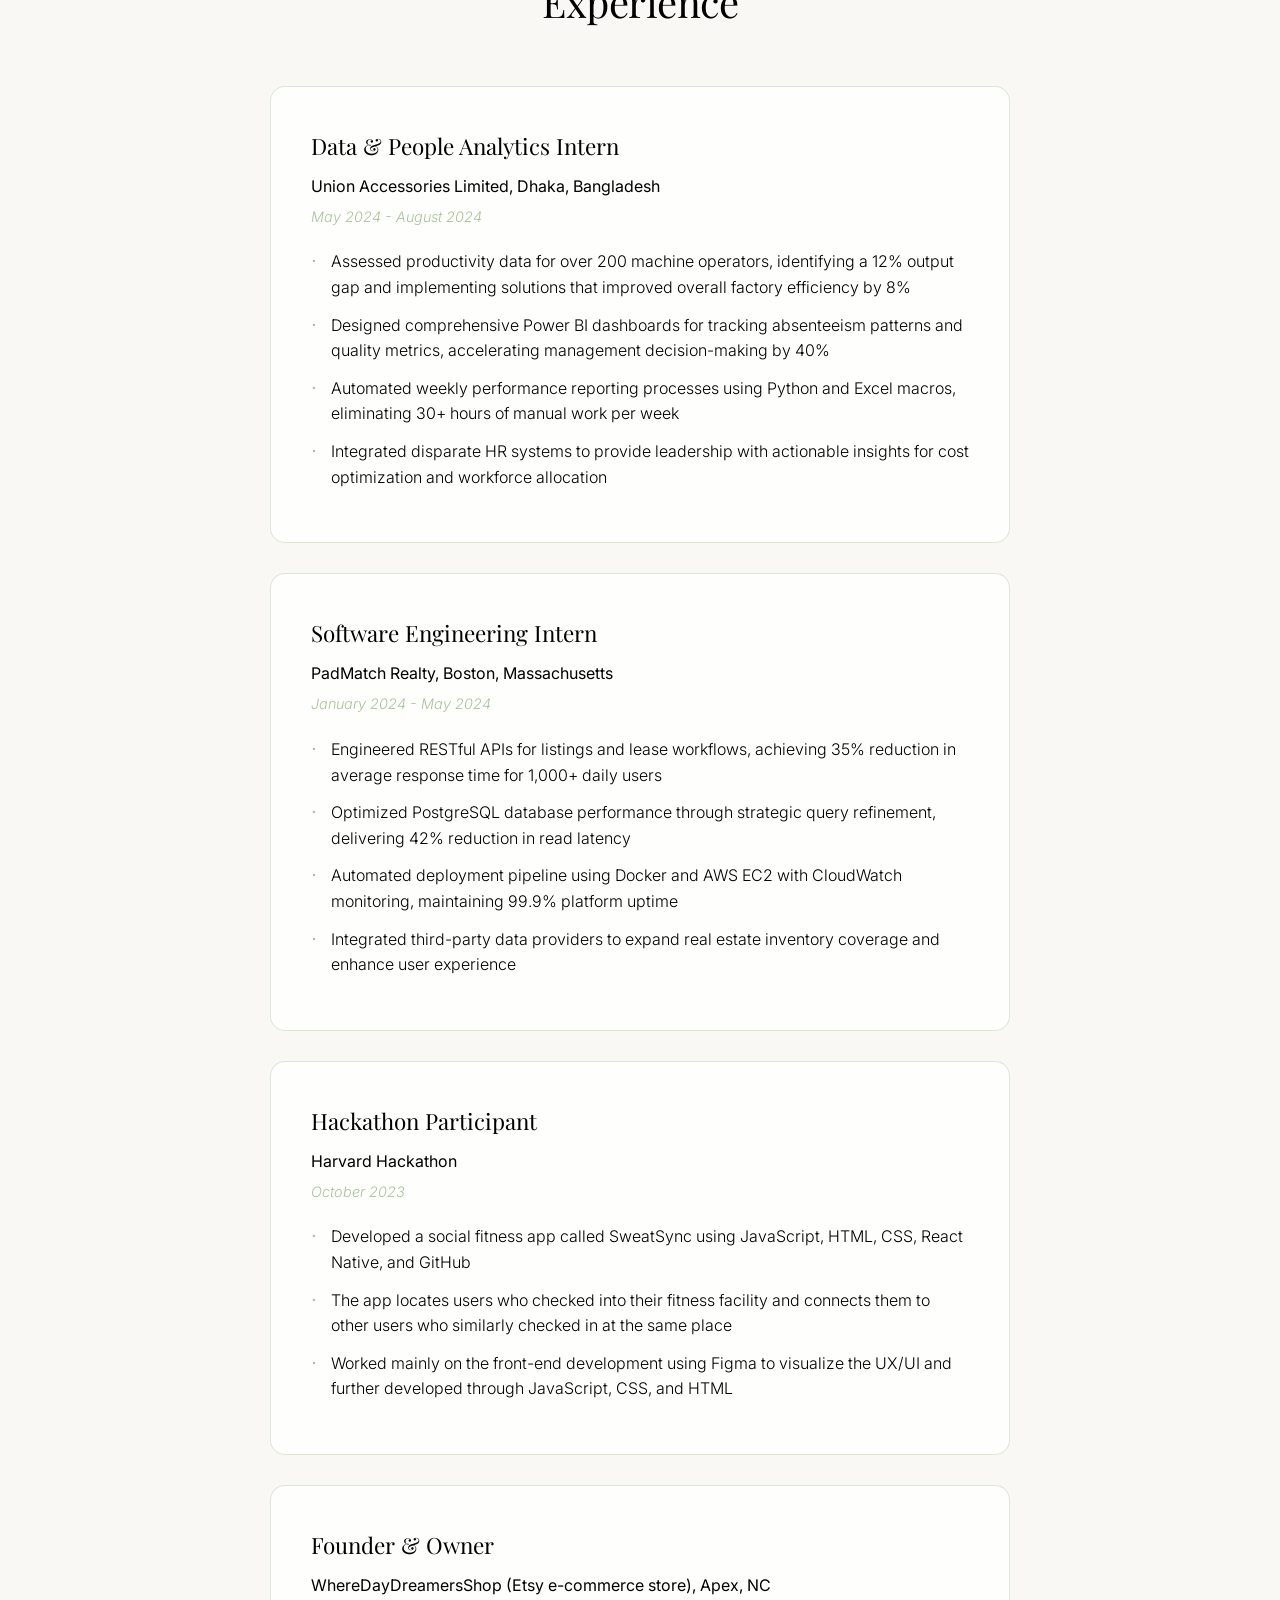
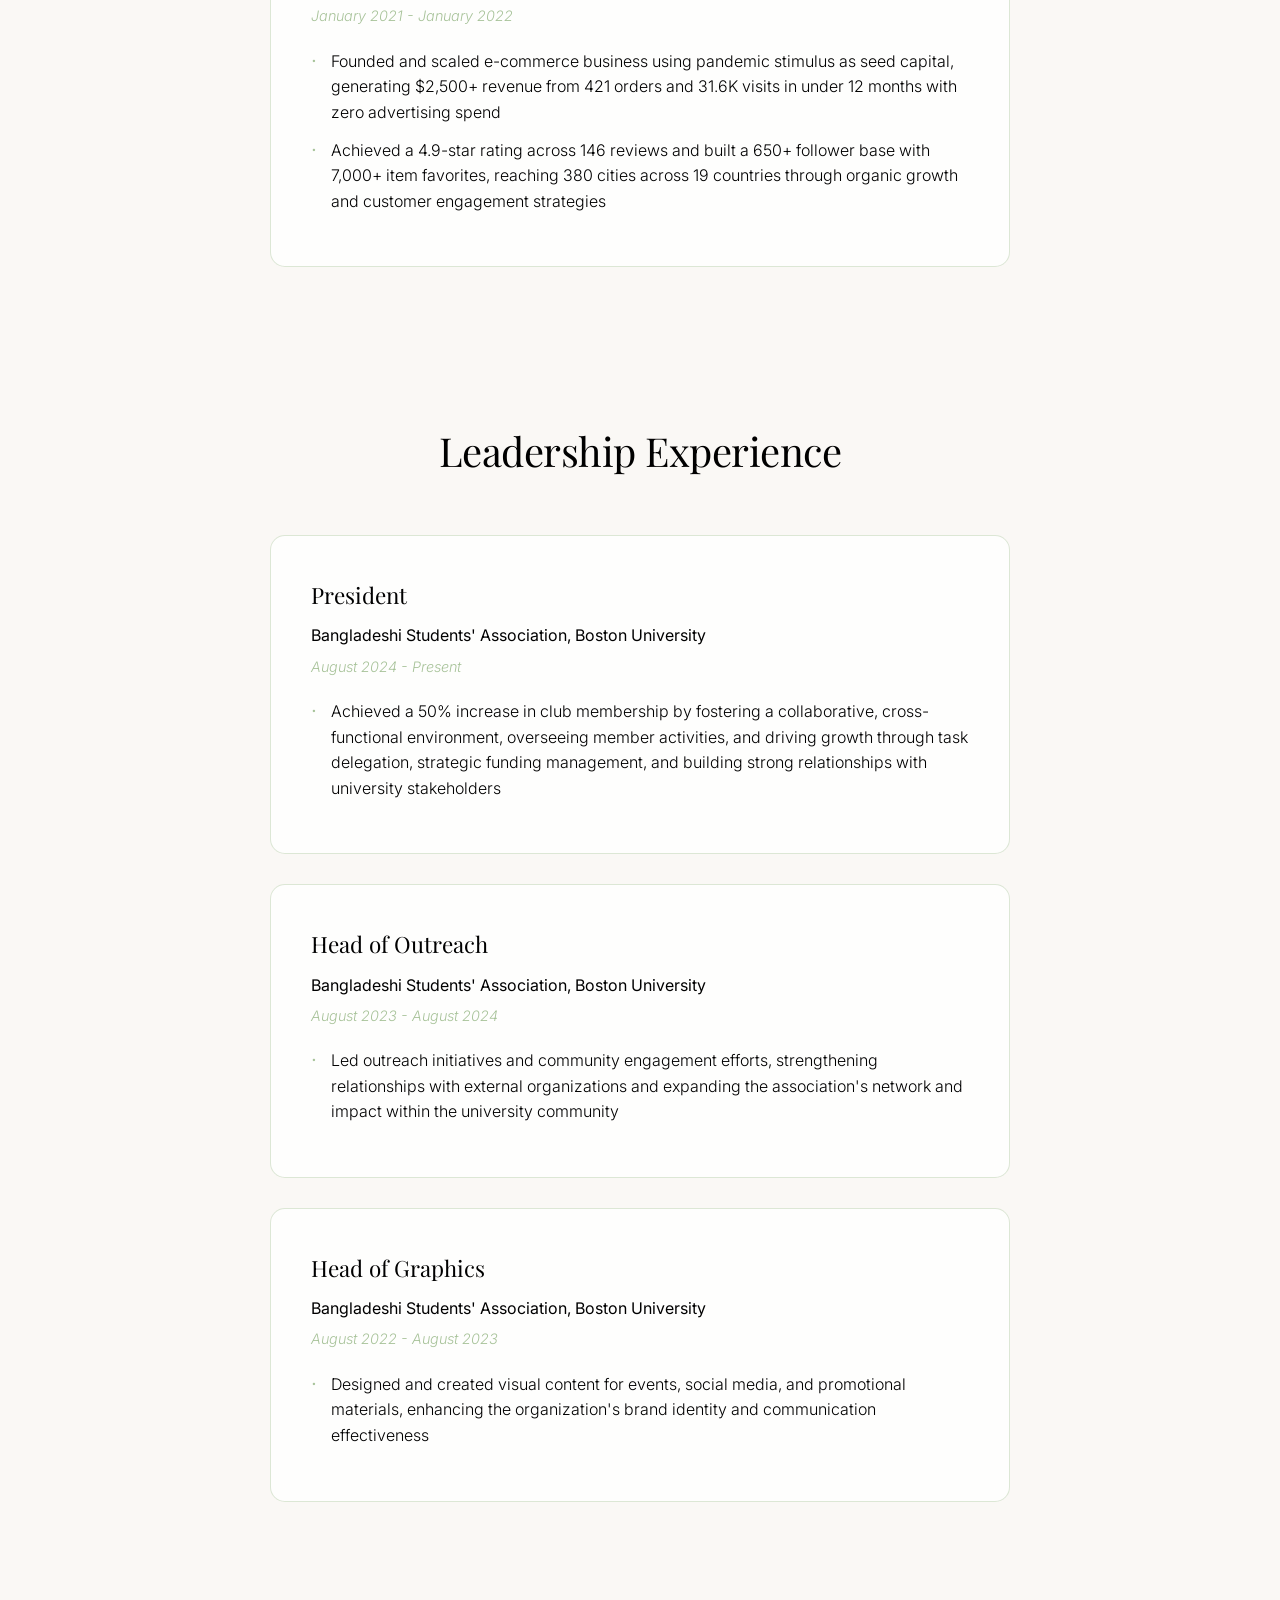
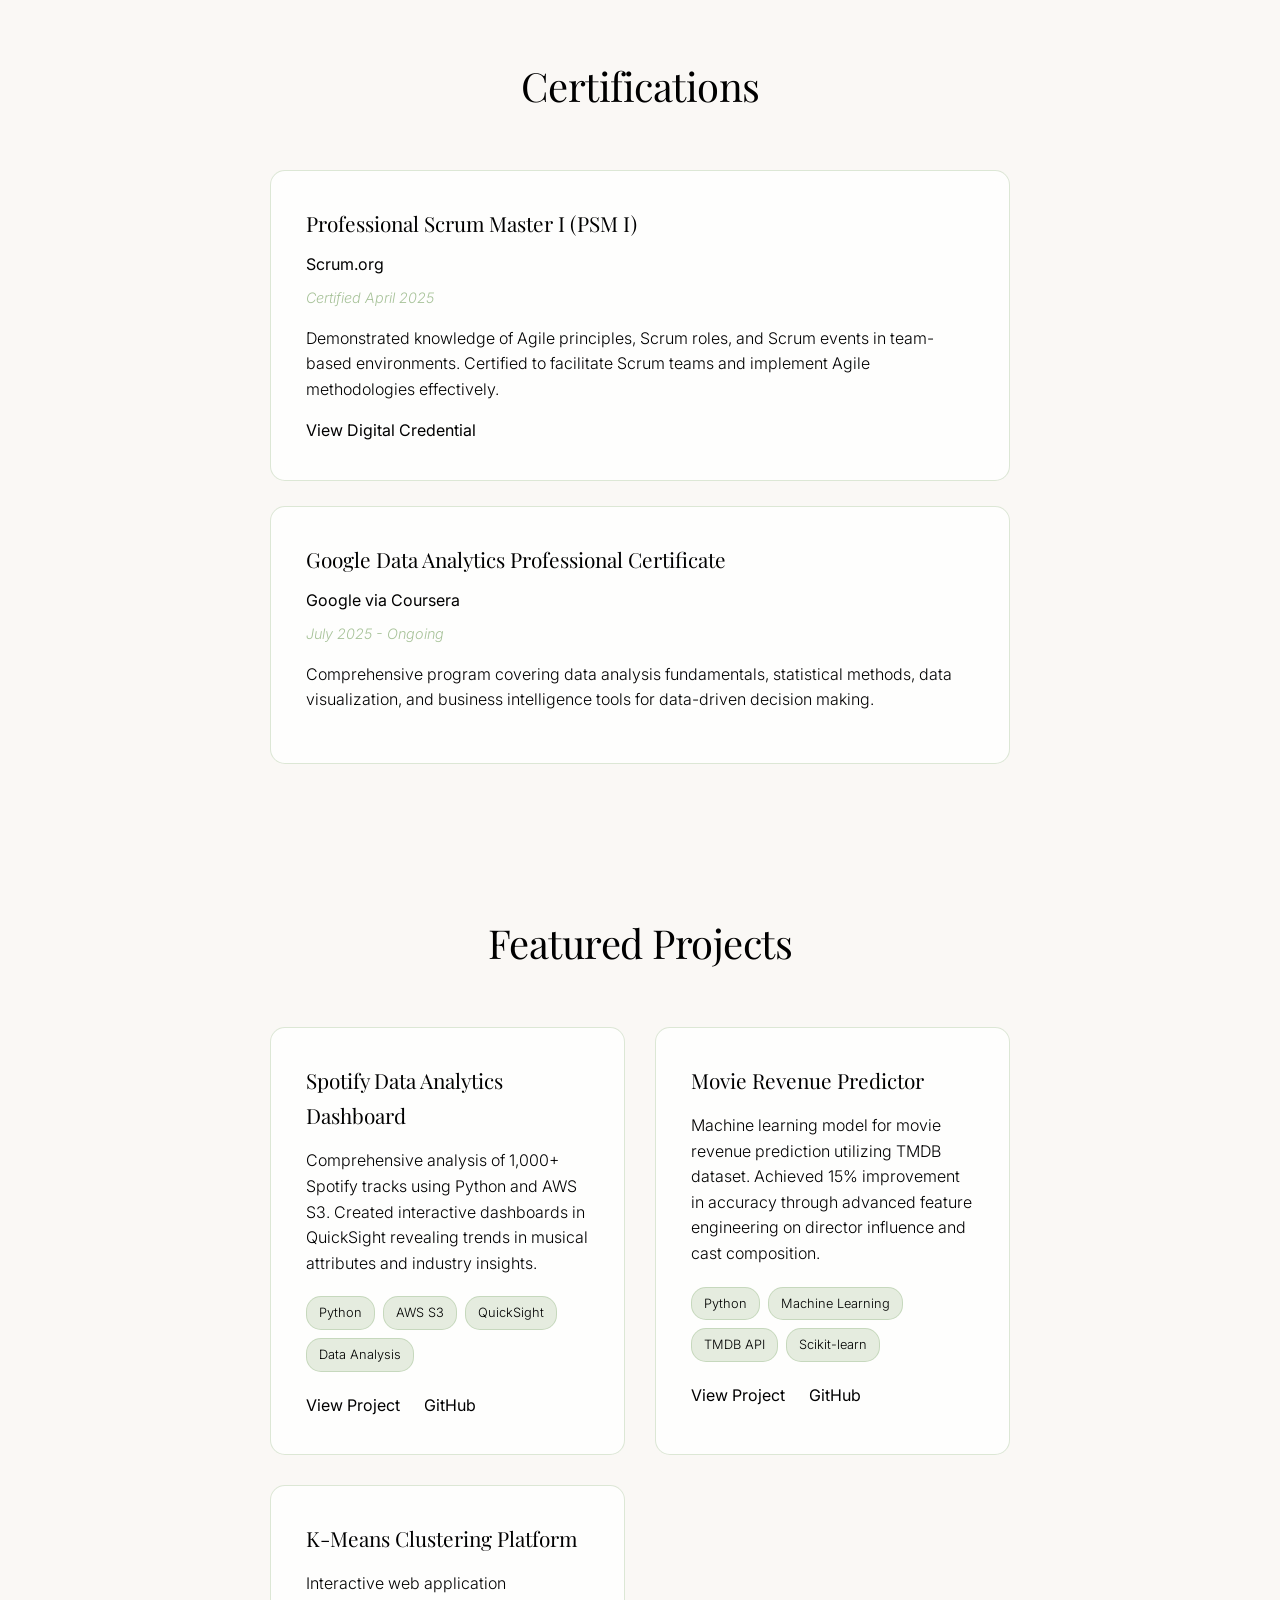
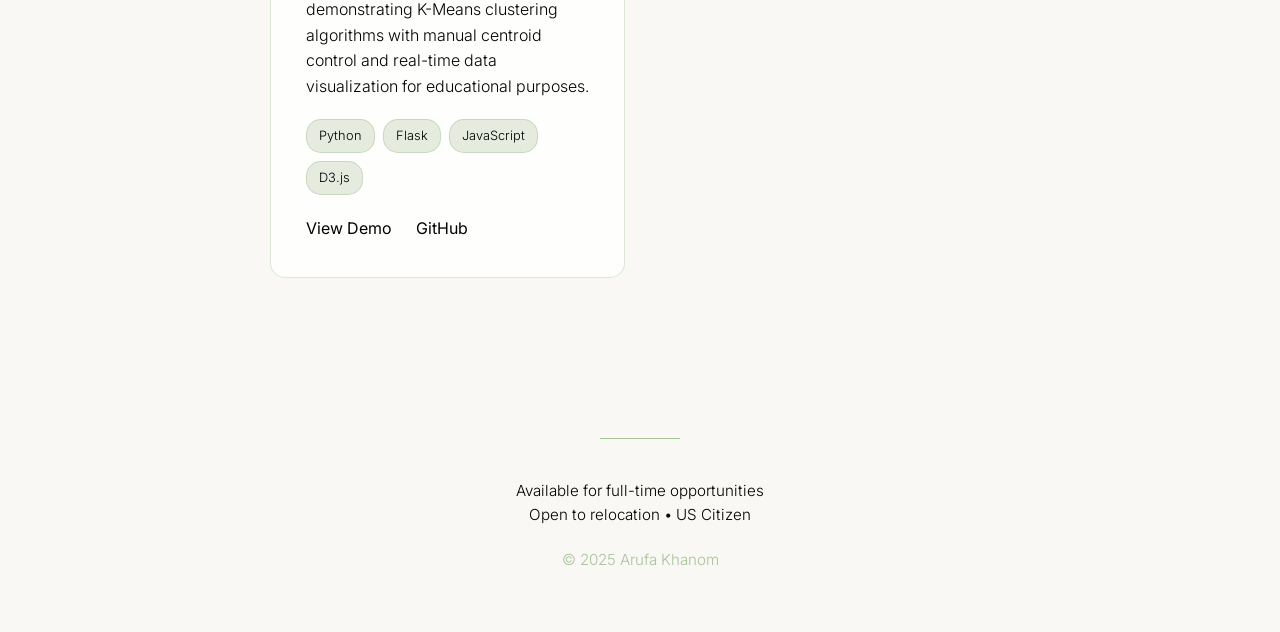
==== commit d33d5e85: "modified content" ====
--- a/index.html
+++ b/index.html
@@ -18,6 +18,7 @@
                 <li><a href="#home">Home</a></li>
                 <li><a href="#about">About</a></li>
                 <li><a href="#experience">Experience</a></li>
+                <li><a href="#leadership">Leadership</a></li>
                 <li><a href="#certifications">Certifications</a></li>
                 <li><a href="#projects">Projects</a></li>
             </ul>
@@ -110,16 +111,62 @@
                 </ul>
             </div>
 
-            <div class="experience-item">
-                <div class="experience-title">Co-President</div>
-                <div class="experience-company">Boston University Bangladeshi Students' Association</div>
-                <div class="experience-period">September 2024 - May 2025</div>
-                <ul class="experience-achievements">
-                    <li>Led 8-person executive team to achieve 40% membership growth and 50% increase in event attendance</li>
-                    <li>Managed $12,000 annual budget for 10+ cultural programs while recovering organization from $7,000 deficit</li>
-                    <li>Implemented strategic cost-saving measures and secured new funding sources through university partnerships</li>
-                </ul>
-            </div>
+
+            <div class="experience-item">
+                <div class="experience-title">Hackathon Participant</div>
+                <div class="experience-company">Harvard Hackathon</div>
+                <div class="experience-period">October 2023</div>
+                <ul class="experience-achievements">
+                    <li>Developed a social fitness app called SweatSync using JavaScript, HTML, CSS, React Native, and GitHub</li>
+                    <li>The app locates users who checked into their fitness facility and connects them to other users who similarly checked in at the same place</li>
+                    <li>Worked mainly on the front-end development using Figma to visualize the UX/UI and further developed through JavaScript, CSS, and HTML</li>
+                </ul>
+            </div>
+
+            <div class="experience-item">
+                <div class="experience-title">Founder & Owner</div>
+                <div class="experience-company">WhereDayDreamersShop (Etsy e-commerce store), Apex, NC</div>
+                <div class="experience-period">January 2021 - January 2022</div>
+                <ul class="experience-achievements">
+                    <li>Founded and scaled e-commerce business using pandemic stimulus as seed capital, generating $2,500+ revenue from 421 orders and 31.6K visits in under 12 months with zero advertising spend</li>
+                    <li>Achieved a 4.9-star rating across 146 reviews and built a 650+ follower base with 7,000+ item favorites, reaching 380 cities across 19 countries through organic growth and customer engagement strategies</li>
+                </ul>
+            </div>
+        </div>
+    </section>
+
+    <!-- Leadership Section -->
+    <section class="section" id="leadership">
+        <div class="container">
+            <h2 class="section-title">Leadership Experience</h2>
+            
+            <div class="experience-item">
+                <div class="experience-title">President</div>
+                <div class="experience-company">Bangladeshi Students' Association, Boston University</div>
+                <div class="experience-period">August 2024 - Present</div>
+                <ul class="experience-achievements">
+                    <li>Achieved a 50% increase in club membership by fostering a collaborative, cross-functional environment, overseeing member activities, and driving growth through task delegation, strategic funding management, and building strong relationships with university stakeholders</li>
+                </ul>
+            </div>
+
+            <div class="experience-item">
+                <div class="experience-title">Head of Outreach</div>
+                <div class="experience-company">Bangladeshi Students' Association, Boston University</div>
+                <div class="experience-period">August 2023 - August 2024</div>
+                <ul class="experience-achievements">
+                    <li>Led outreach initiatives and community engagement efforts, strengthening relationships with external organizations and expanding the association's network and impact within the university community</li>
+                </ul>
+            </div>
+
+            <div class="experience-item">
+                <div class="experience-title">Head of Graphics</div>
+                <div class="experience-company">Bangladeshi Students' Association, Boston University</div>
+                <div class="experience-period">August 2022 - August 2023</div>
+                <ul class="experience-achievements">
+                    <li>Designed and created visual content for events, social media, and promotional materials, enhancing the organization's brand identity and communication effectiveness</li>
+                </ul>
+            </div>
+
         </div>
     </section>
 
--- a/styles.css
+++ b/styles.css
@@ -8,8 +8,8 @@
 body {
     font-family: 'Inter', sans-serif;
     line-height: 1.7;
-    color: #355736;
-    background: linear-gradient(135deg, #f9d9d9 0%, #f2c4c4 50%, #a8c39a 100%);
+    color: #000000;
+    background: #faf8f5;
     font-weight: 300;
     padding-top: 70px;
 }
@@ -52,7 +52,7 @@
 .nav-logo {
     font-family: 'Playfair Display', serif;
     font-size: 1.5rem;
-    color: #355736;
+    color: #000000;
     text-decoration: none;
     font-weight: 500;
 }
@@ -66,7 +66,7 @@
 }
 
 .nav-links a {
-    color: #5a7c5c;
+    color: #000000;
     text-decoration: none;
     font-weight: 400;
     font-size: 0.95rem;
@@ -75,7 +75,7 @@
 }
 
 .nav-links a:hover {
-    color: #355736;
+    color: #000000;
 }
 
 .nav-links a::after {
@@ -85,7 +85,7 @@
     left: 0;
     width: 0;
     height: 1px;
-    background: #355736;
+    background: #000000;
     transition: width 0.3s ease;
 }
 
@@ -106,7 +106,7 @@
 .mobile-menu-btn span {
     width: 20px;
     height: 1px;
-    background: #355736;
+    background: #000000;
     transition: all 0.3s ease;
 }
 
@@ -121,14 +121,14 @@
     font-family: 'Playfair Display', serif;
     font-size: 3.5rem;
     font-weight: 400;
-    color: #355736;
+    color: #000000;
     margin-bottom: 20px;
     letter-spacing: -0.5px;
 }
 
 .header .subtitle {
     font-size: 1.3rem;
-    color: #5a7c5c;
+    color: #000000;
     margin-bottom: 30px;
     font-weight: 300;
     letter-spacing: 0.5px;
@@ -150,7 +150,7 @@
 }
 
 .contact-info a {
-    color: #5a7c5c;
+    color: #000000;
     text-decoration: none;
     font-weight: 400;
     font-size: 0.95rem;
@@ -159,7 +159,7 @@
 }
 
 .contact-info a:hover {
-    color: #355736;
+    color: #000000;
 }
 
 /* Sections */
@@ -172,7 +172,7 @@
     font-family: 'Playfair Display', serif;
     font-size: 2.5rem;
     font-weight: 400;
-    color: #355736;
+    color: #000000;
     margin-bottom: 50px;
     letter-spacing: -0.5px;
 }
@@ -181,7 +181,7 @@
 .about-text {
     font-size: 1.1rem;
     line-height: 1.8;
-    color: #5a7c5c;
+    color: #000000;
     margin-bottom: 40px;
     text-align: left;
     max-width: 700px;
@@ -206,12 +206,12 @@
 .education-card h3 {
     font-family: 'Playfair Display', serif;
     font-size: 1.4rem;
-    color: #355736;
+    color: #000000;
     margin-bottom: 15px;
 }
 
 .education-card p {
-    color: #5a7c5c;
+    color: #000000;
     margin-bottom: 8px;
 }
 
@@ -232,7 +232,7 @@
     padding: 15px 10px;
     border-radius: 10px;
     font-size: 0.9rem;
-    color: #355736;
+    color: #000000;
     font-weight: 400;
     transition: all 0.3s ease;
 }
@@ -257,12 +257,12 @@
 .experience-title {
     font-family: 'Playfair Display', serif;
     font-size: 1.4rem;
-    color: #355736;
+    color: #000000;
     margin-bottom: 8px;
 }
 
 .experience-company {
-    color: #5a7c5c;
+    color: #000000;
     font-size: 1rem;
     margin-bottom: 5px;
     font-weight: 400;
@@ -283,7 +283,7 @@
     margin-bottom: 12px;
     padding-left: 20px;
     position: relative;
-    color: #5a7c5c;
+    color: #000000;
     line-height: 1.6;
 }
 
@@ -323,12 +323,12 @@
 .project-title {
     font-family: 'Playfair Display', serif;
     font-size: 1.3rem;
-    color: #355736;
+    color: #000000;
     margin-bottom: 15px;
 }
 
 .project-description {
-    color: #5a7c5c;
+    color: #000000;
     margin-bottom: 20px;
     line-height: 1.6;
 }
@@ -342,7 +342,7 @@
 
 .project-tag {
     background: rgba(168, 195, 154, 0.3);
-    color: #355736;
+    color: #000000;
     padding: 5px 12px;
     border-radius: 15px;
     font-size: 0.8rem;
@@ -350,7 +350,7 @@
 }
 
 .project-links a {
-    color: #5a7c5c;
+    color: #000000;
     text-decoration: none;
     margin-right: 20px;
     font-weight: 400;
@@ -359,8 +359,8 @@
 }
 
 .project-links a:hover {
-    border-bottom: 1px solid #355736;
-    color: #355736;
+    border-bottom: 1px solid #000000;
+    color: #000000;
 }
 
 /* Certifications */
@@ -377,12 +377,12 @@
 .cert-title {
     font-family: 'Playfair Display', serif;
     font-size: 1.3rem;
-    color: #355736;
+    color: #000000;
     margin-bottom: 10px;
 }
 
 .cert-issuer {
-    color: #5a7c5c;
+    color: #000000;
     margin-bottom: 8px;
     font-weight: 400;
 }
@@ -395,13 +395,13 @@
 }
 
 .cert-description {
-    color: #5a7c5c;
+    color: #000000;
     line-height: 1.6;
     margin-bottom: 15px;
 }
 
 .cert-link a {
-    color: #5a7c5c;
+    color: #000000;
     text-decoration: none;
     font-weight: 400;
     border-bottom: 1px solid transparent;
@@ -409,8 +409,8 @@
 }
 
 .cert-link a:hover {
-    border-bottom: 1px solid #355736;
-    color: #355736;
+    border-bottom: 1px solid #000000;
+    color: #000000;
 }
 
 /* Footer */
@@ -421,7 +421,7 @@
 }
 
 .footer-text {
-    color: #5a7c5c;
+    color: #000000;
     font-size: 0.95rem;
     line-height: 1.6;
 }
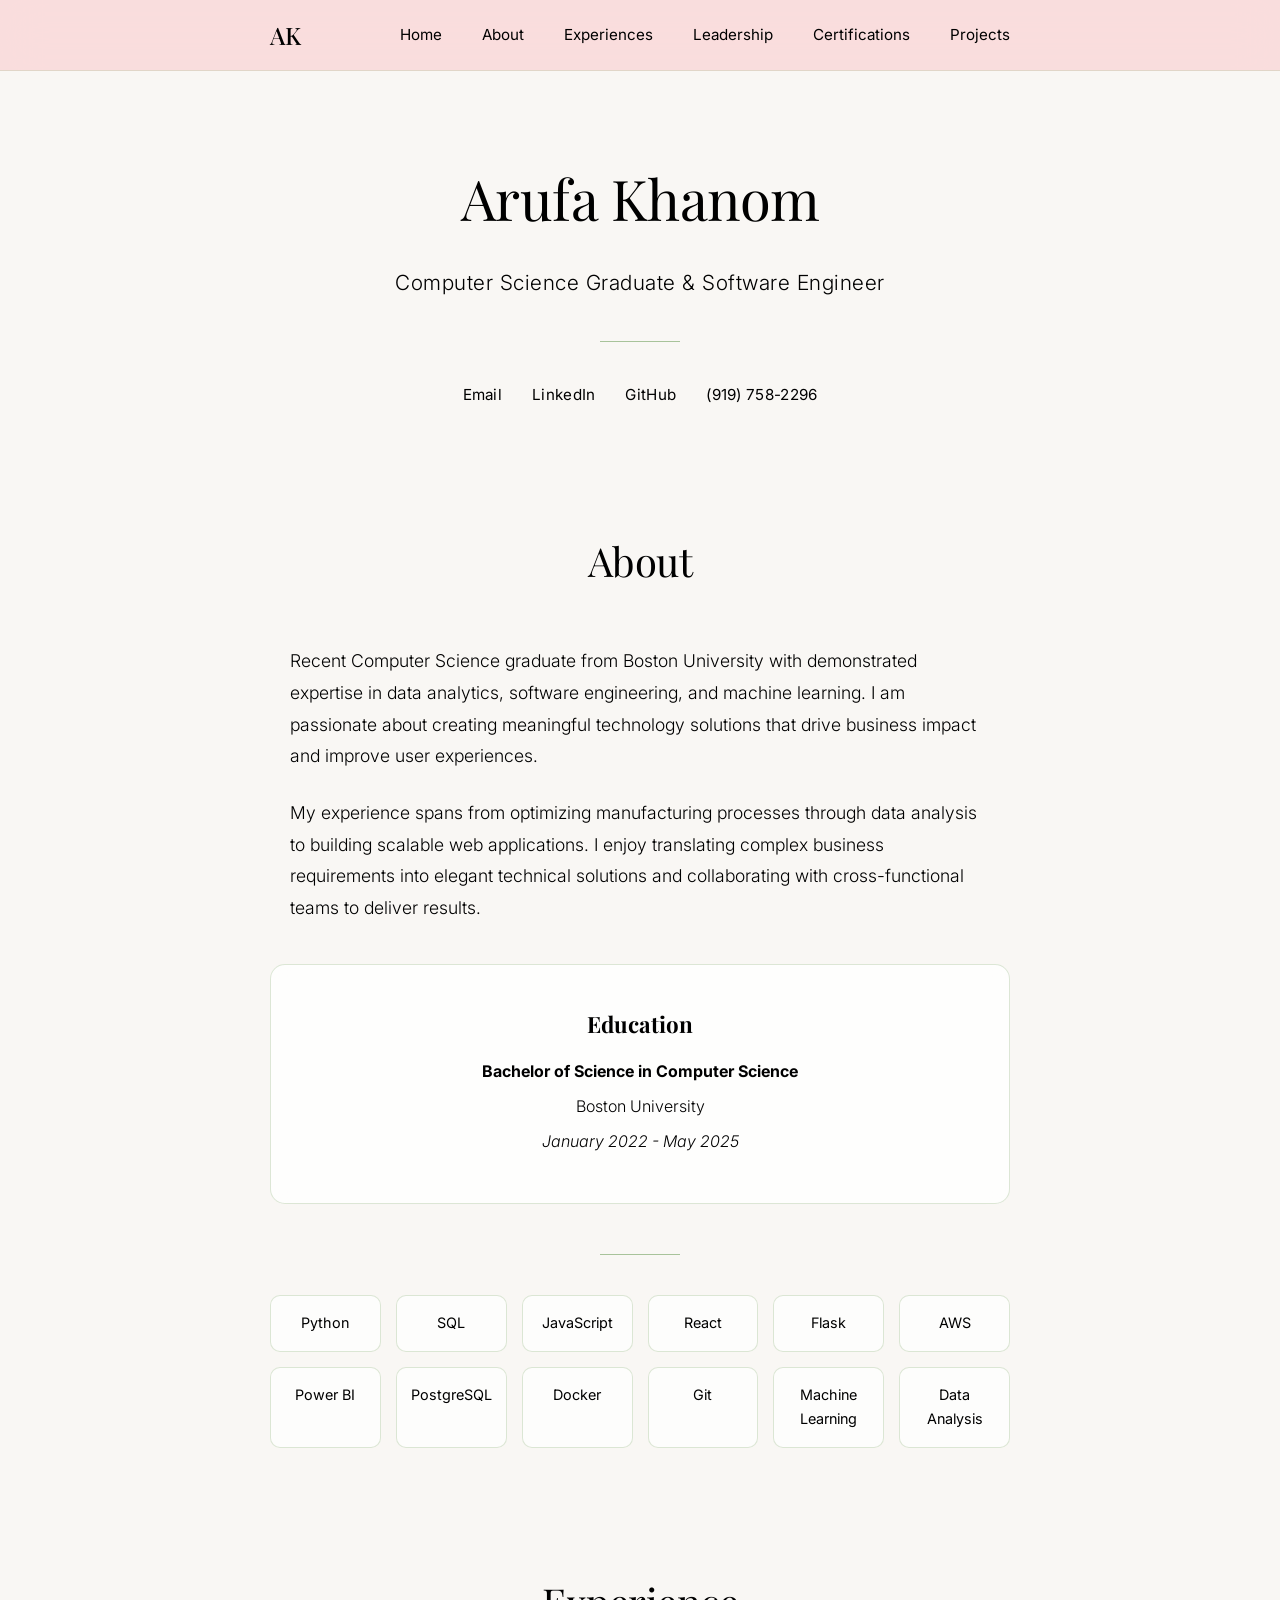
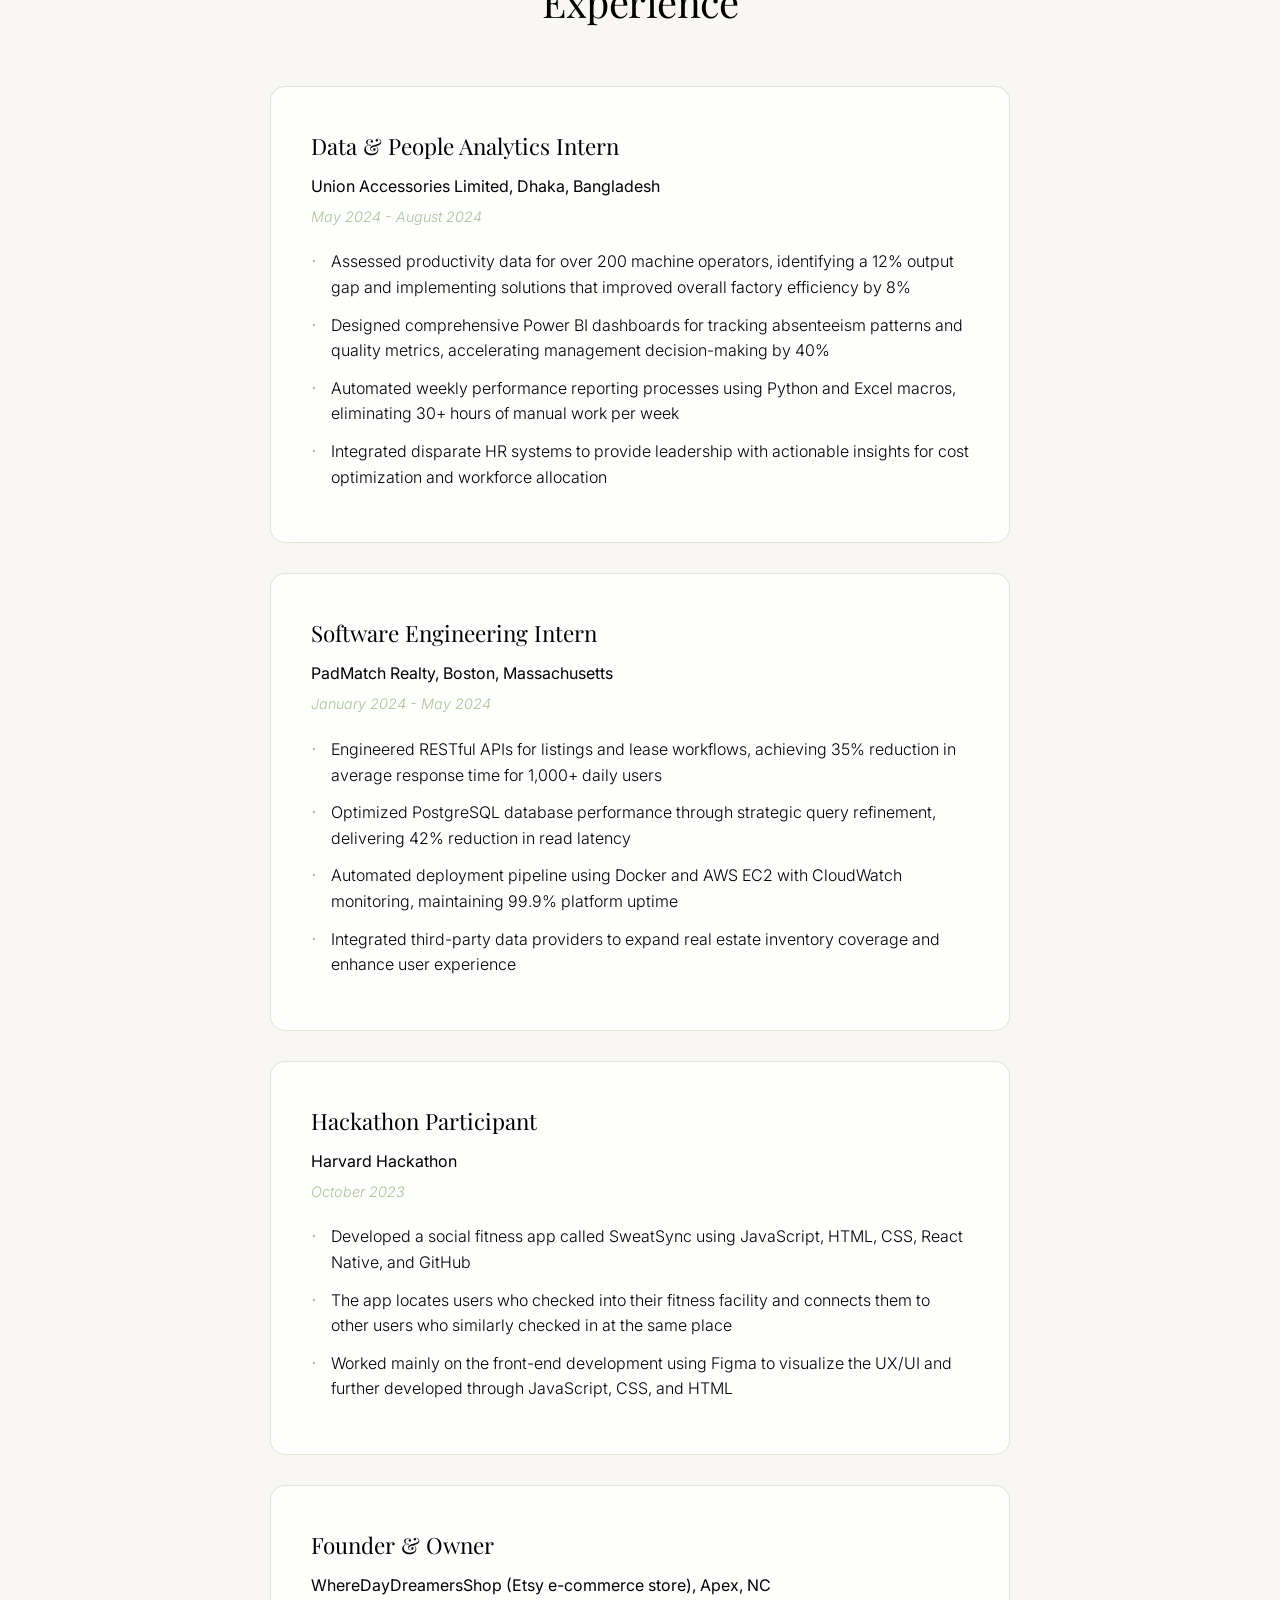
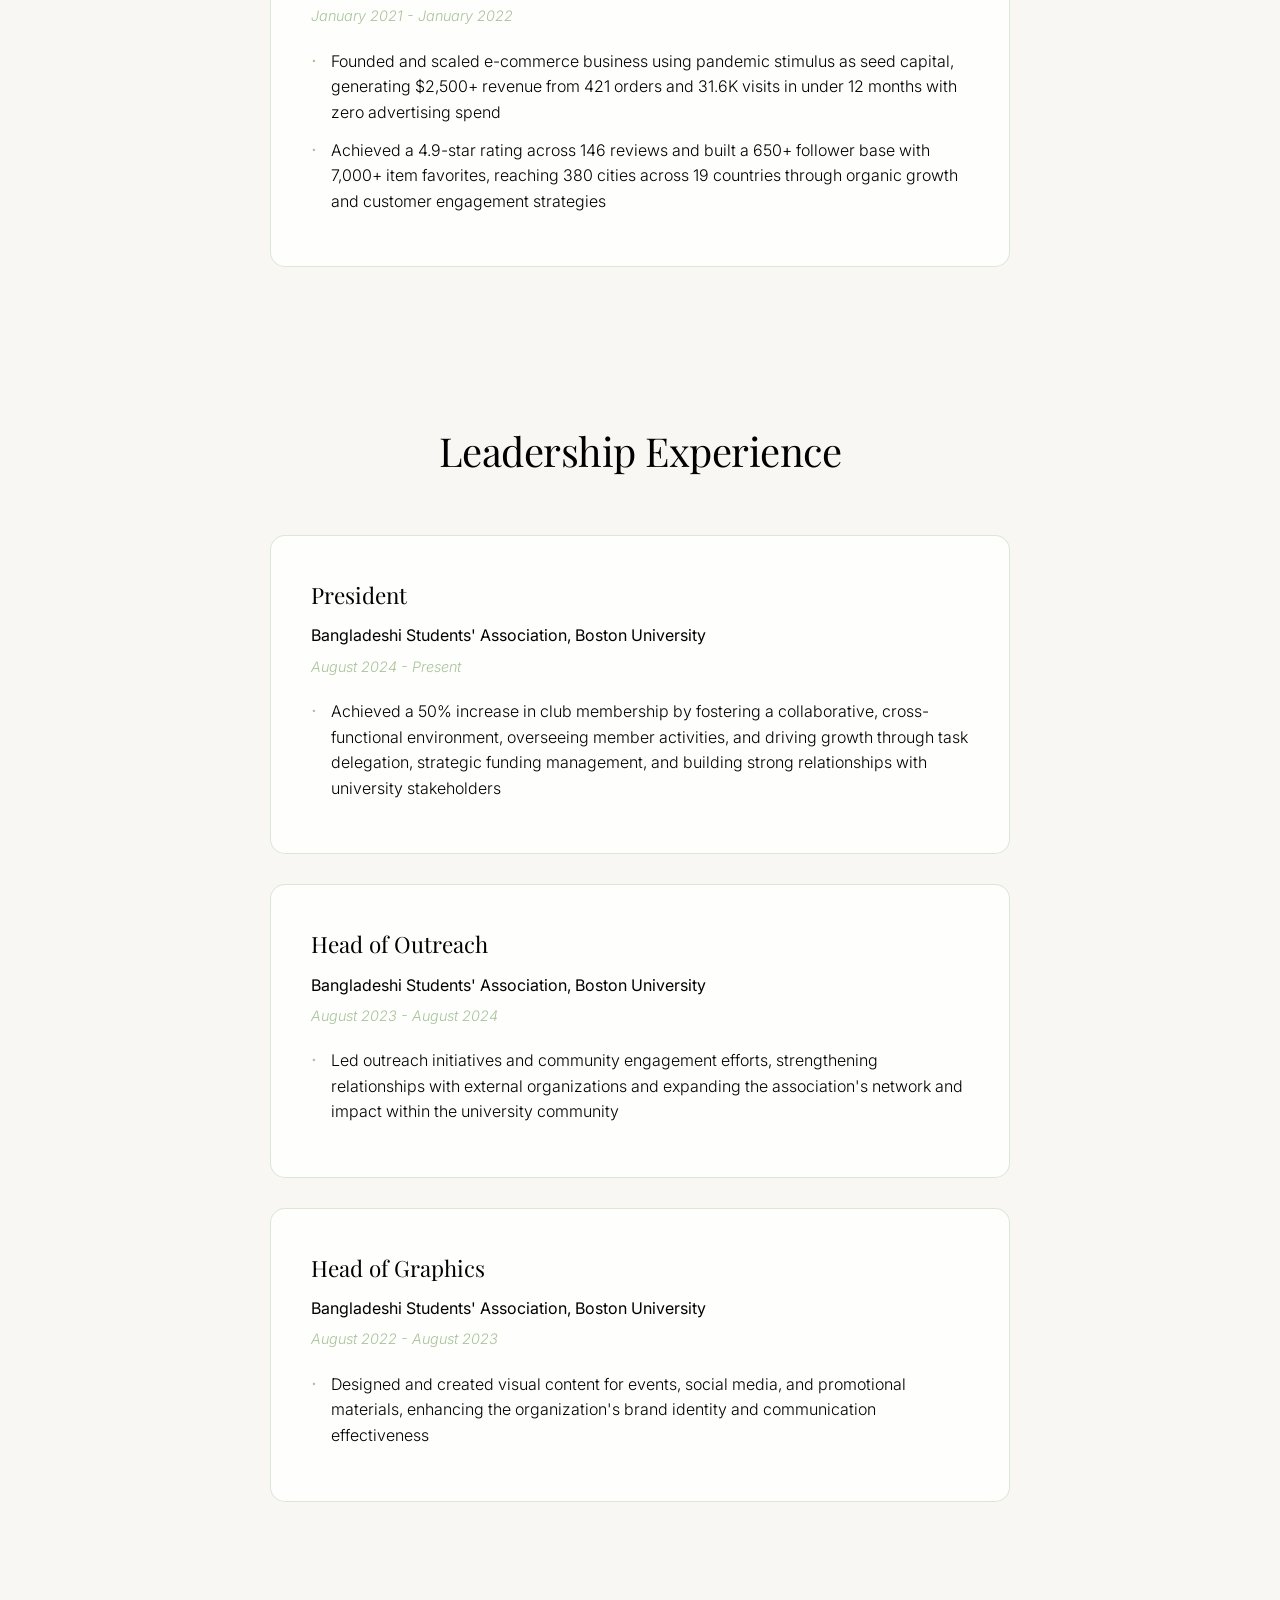
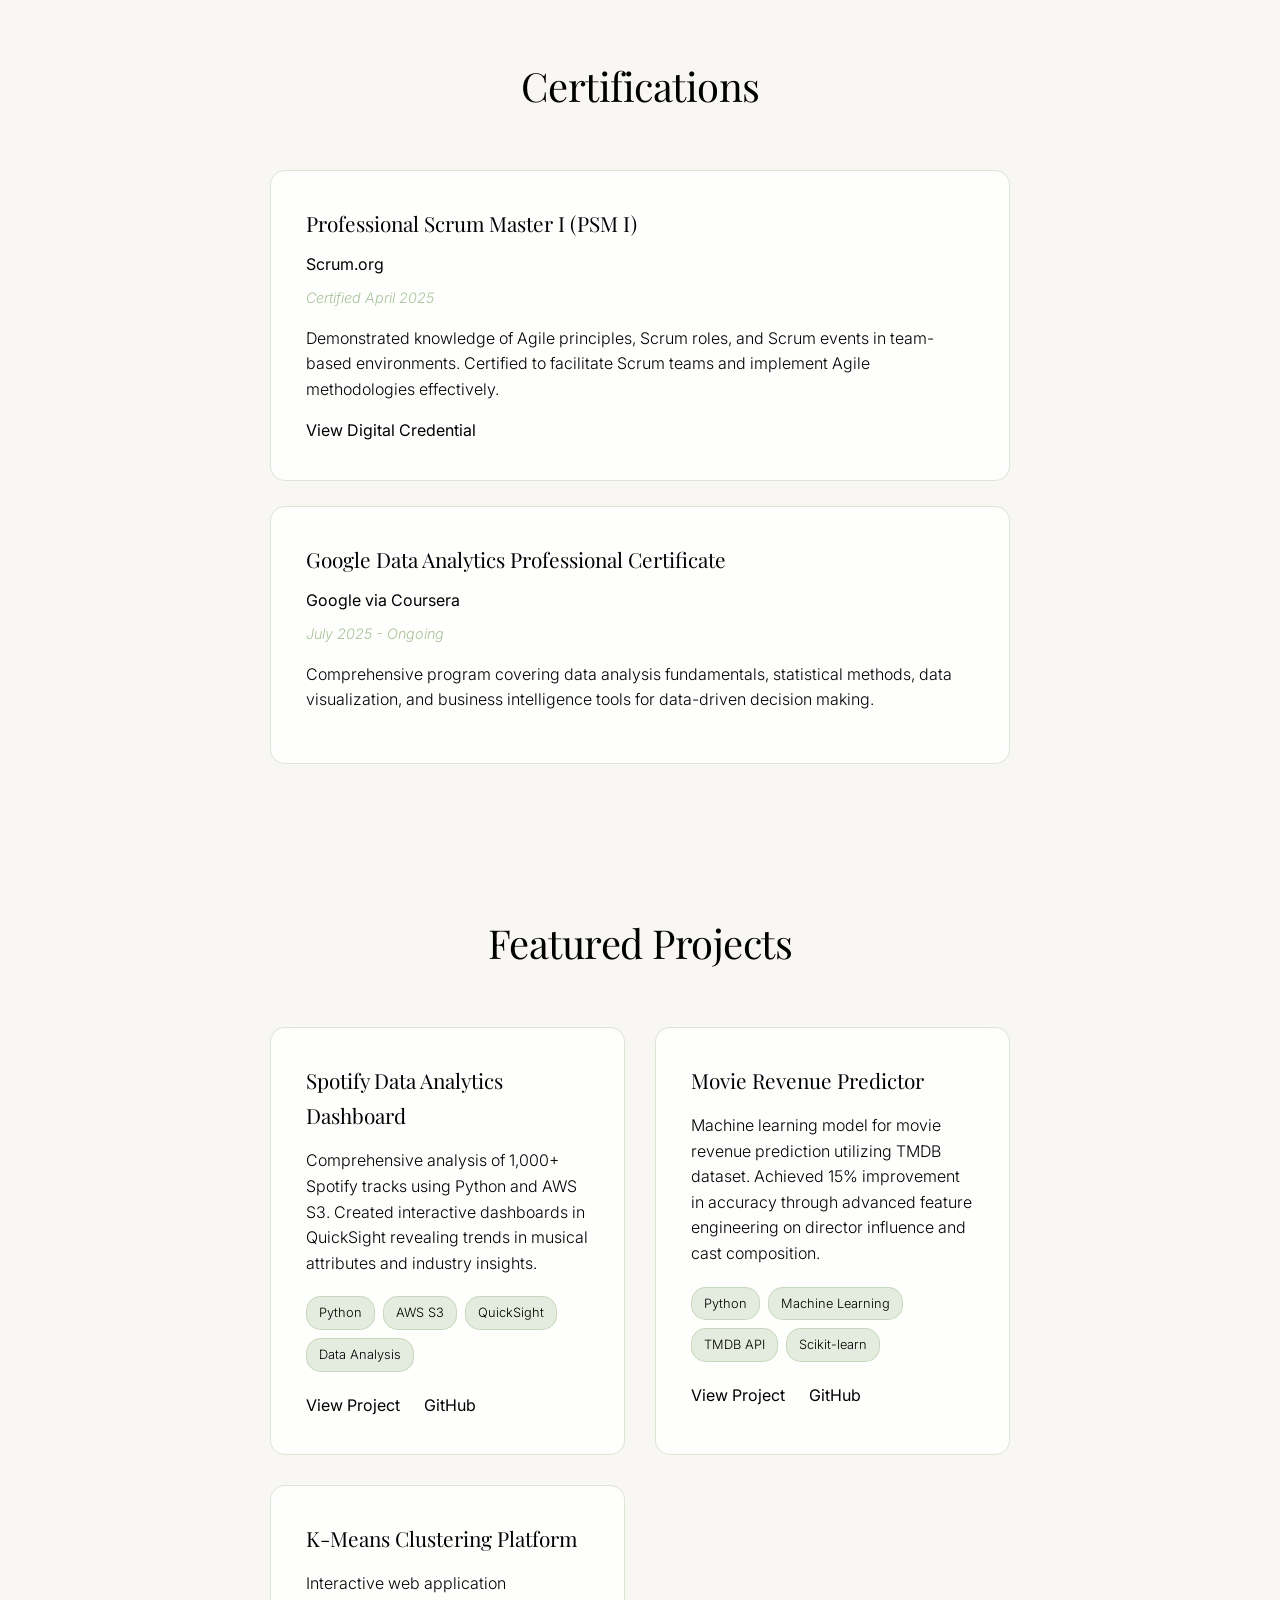
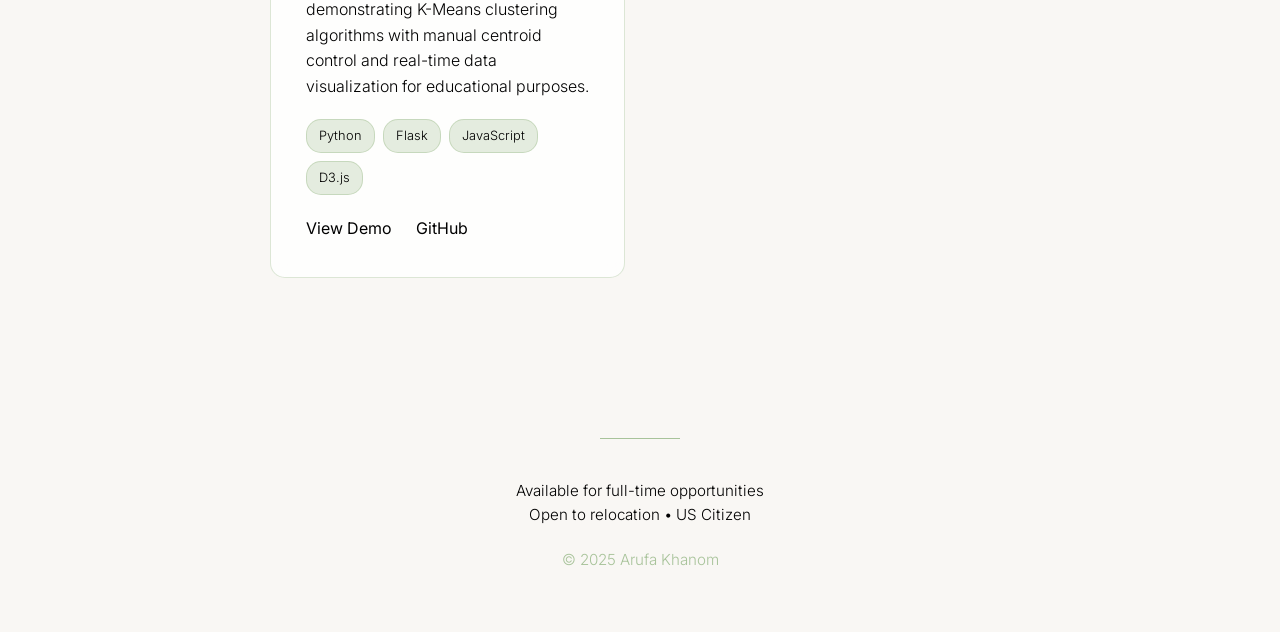
==== commit 6b132689: "Update index.html" ====
--- a/index.html
+++ b/index.html
@@ -17,7 +17,7 @@
             <ul class="nav-links" id="navLinks">
                 <li><a href="#home">Home</a></li>
                 <li><a href="#about">About</a></li>
-                <li><a href="#experience">Experience</a></li>
+                <li><a href="#experience">Experiences</a></li>
                 <li><a href="#leadership">Leadership</a></li>
                 <li><a href="#certifications">Certifications</a></li>
                 <li><a href="#projects">Projects</a></li>
@@ -278,4 +278,5 @@
 
     <script src="script.js"></script>
 </body>
-</html>+
+</html>
--- a/styles.css
+++ b/styles.css
@@ -9,7 +9,7 @@
     font-family: 'Inter', sans-serif;
     line-height: 1.7;
     color: #000000;
-    background: #faf8f5;
+    background: #f9f7f4;;
     font-weight: 300;
     padding-top: 70px;
 }
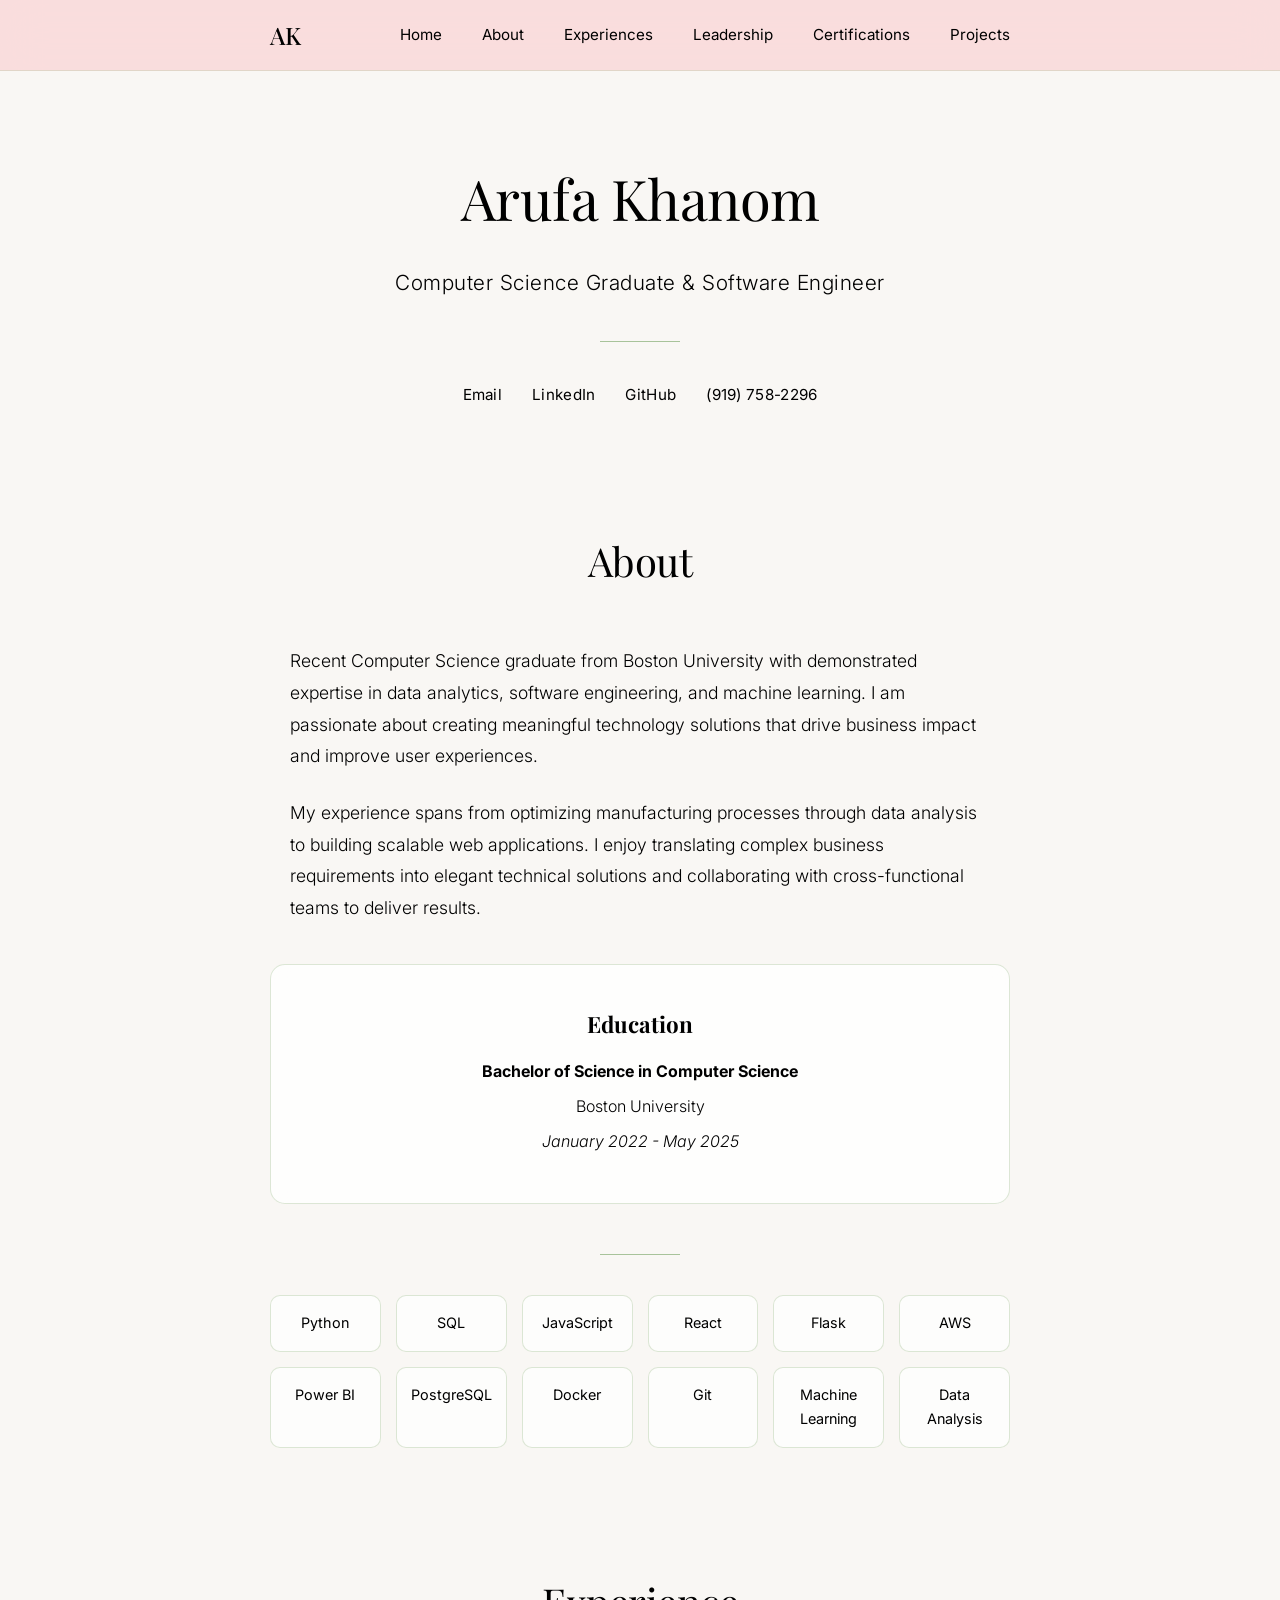
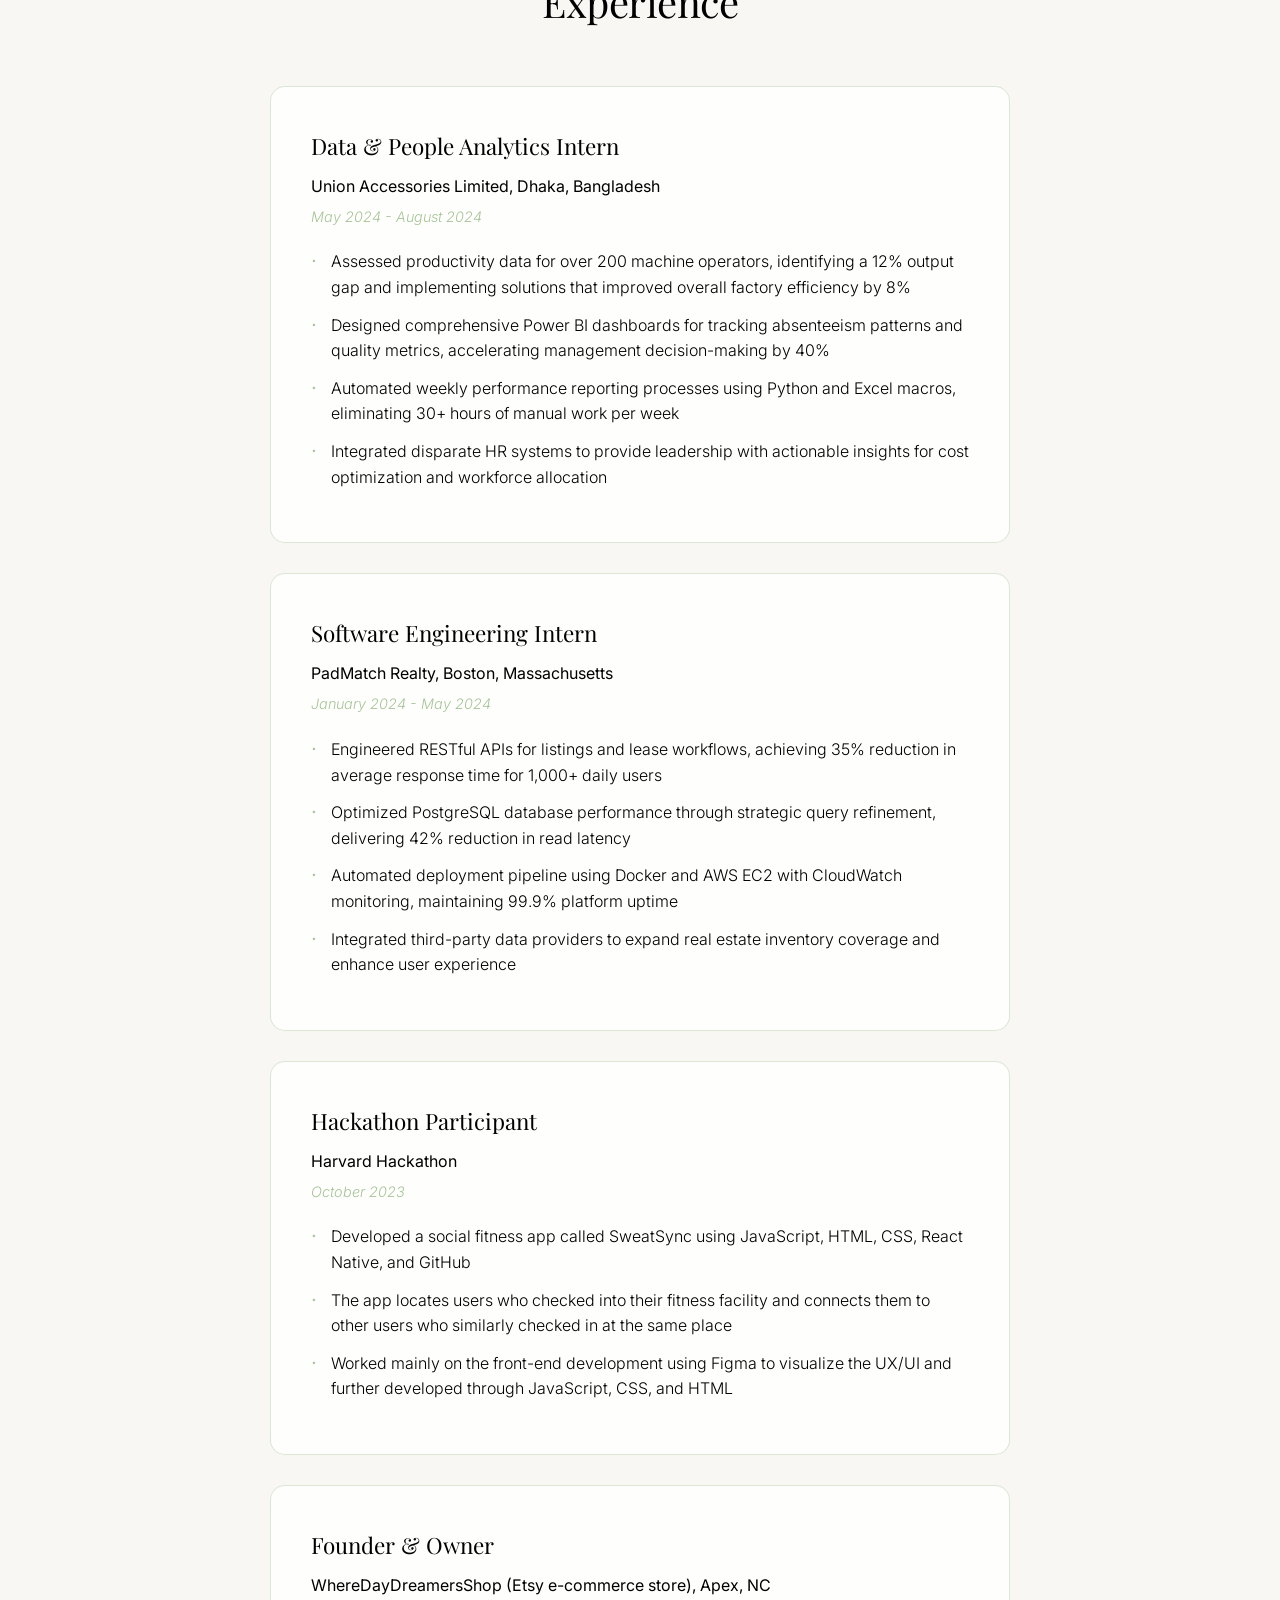
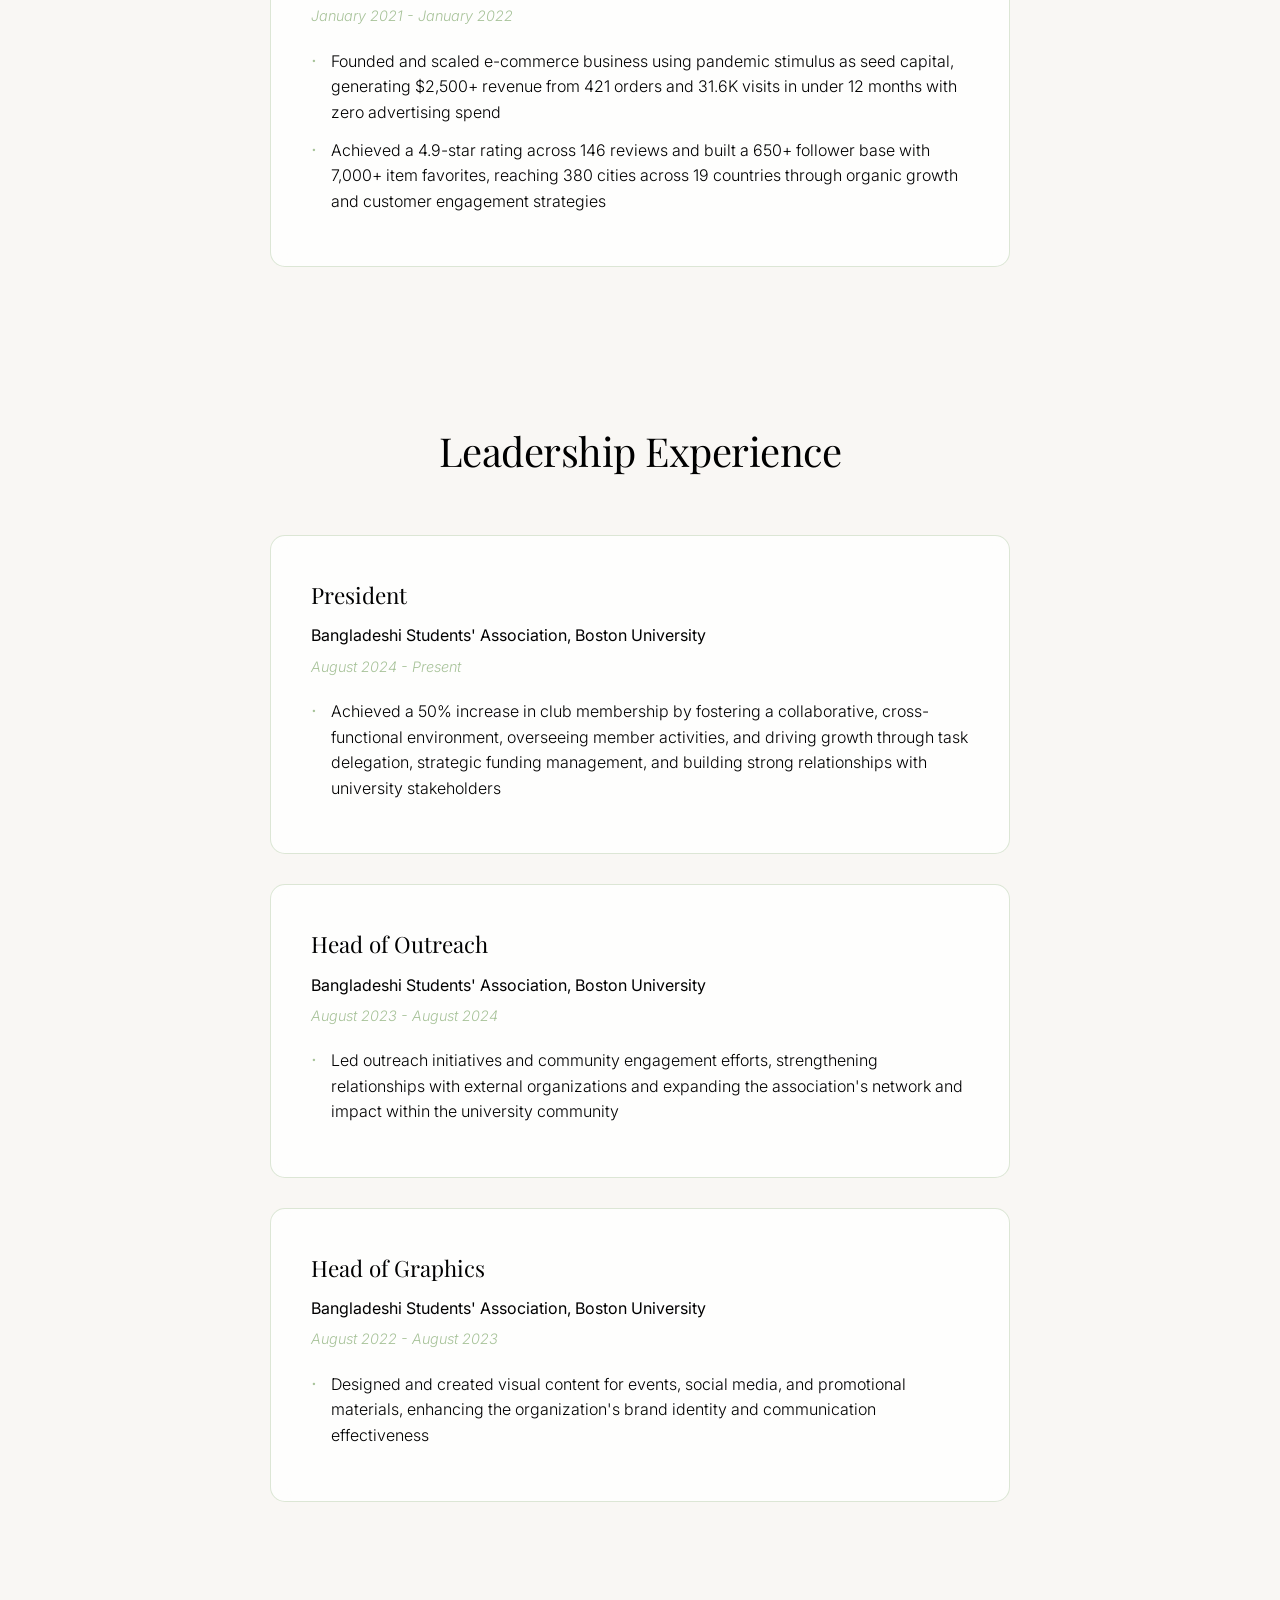
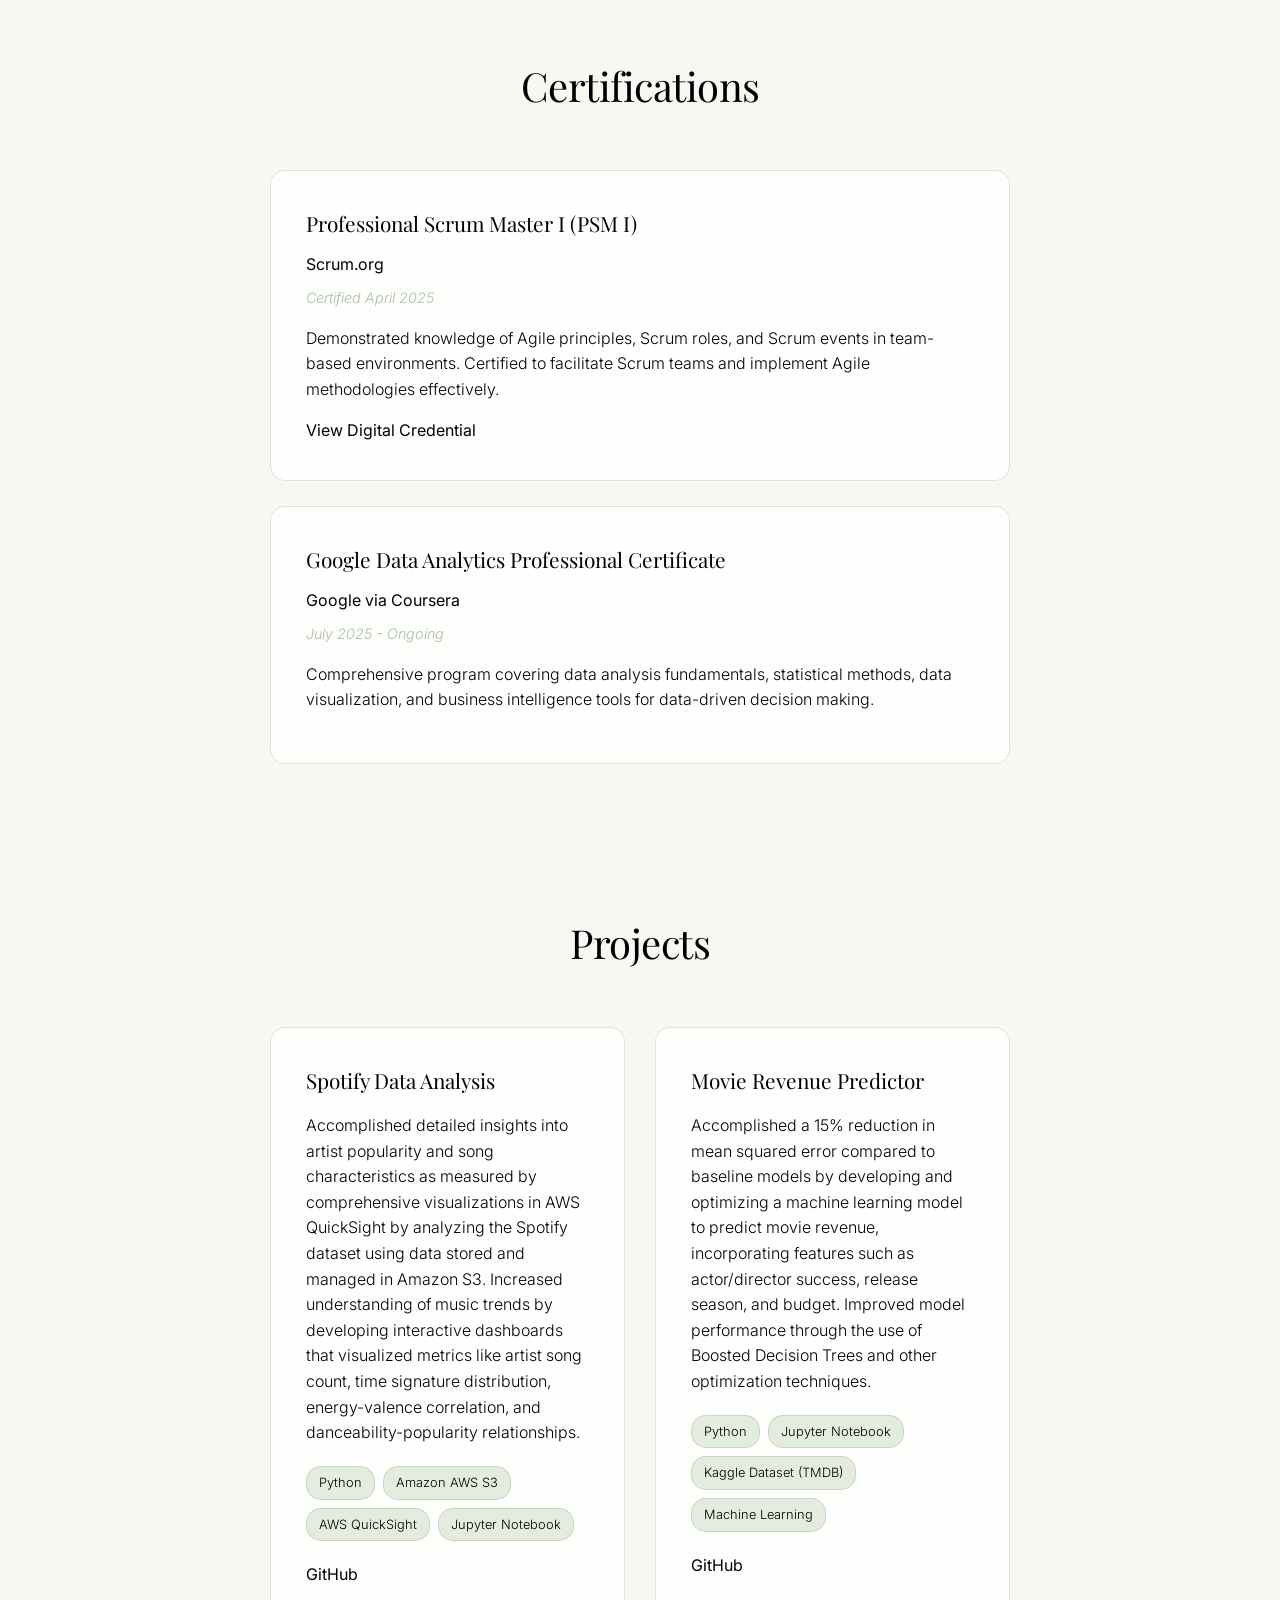
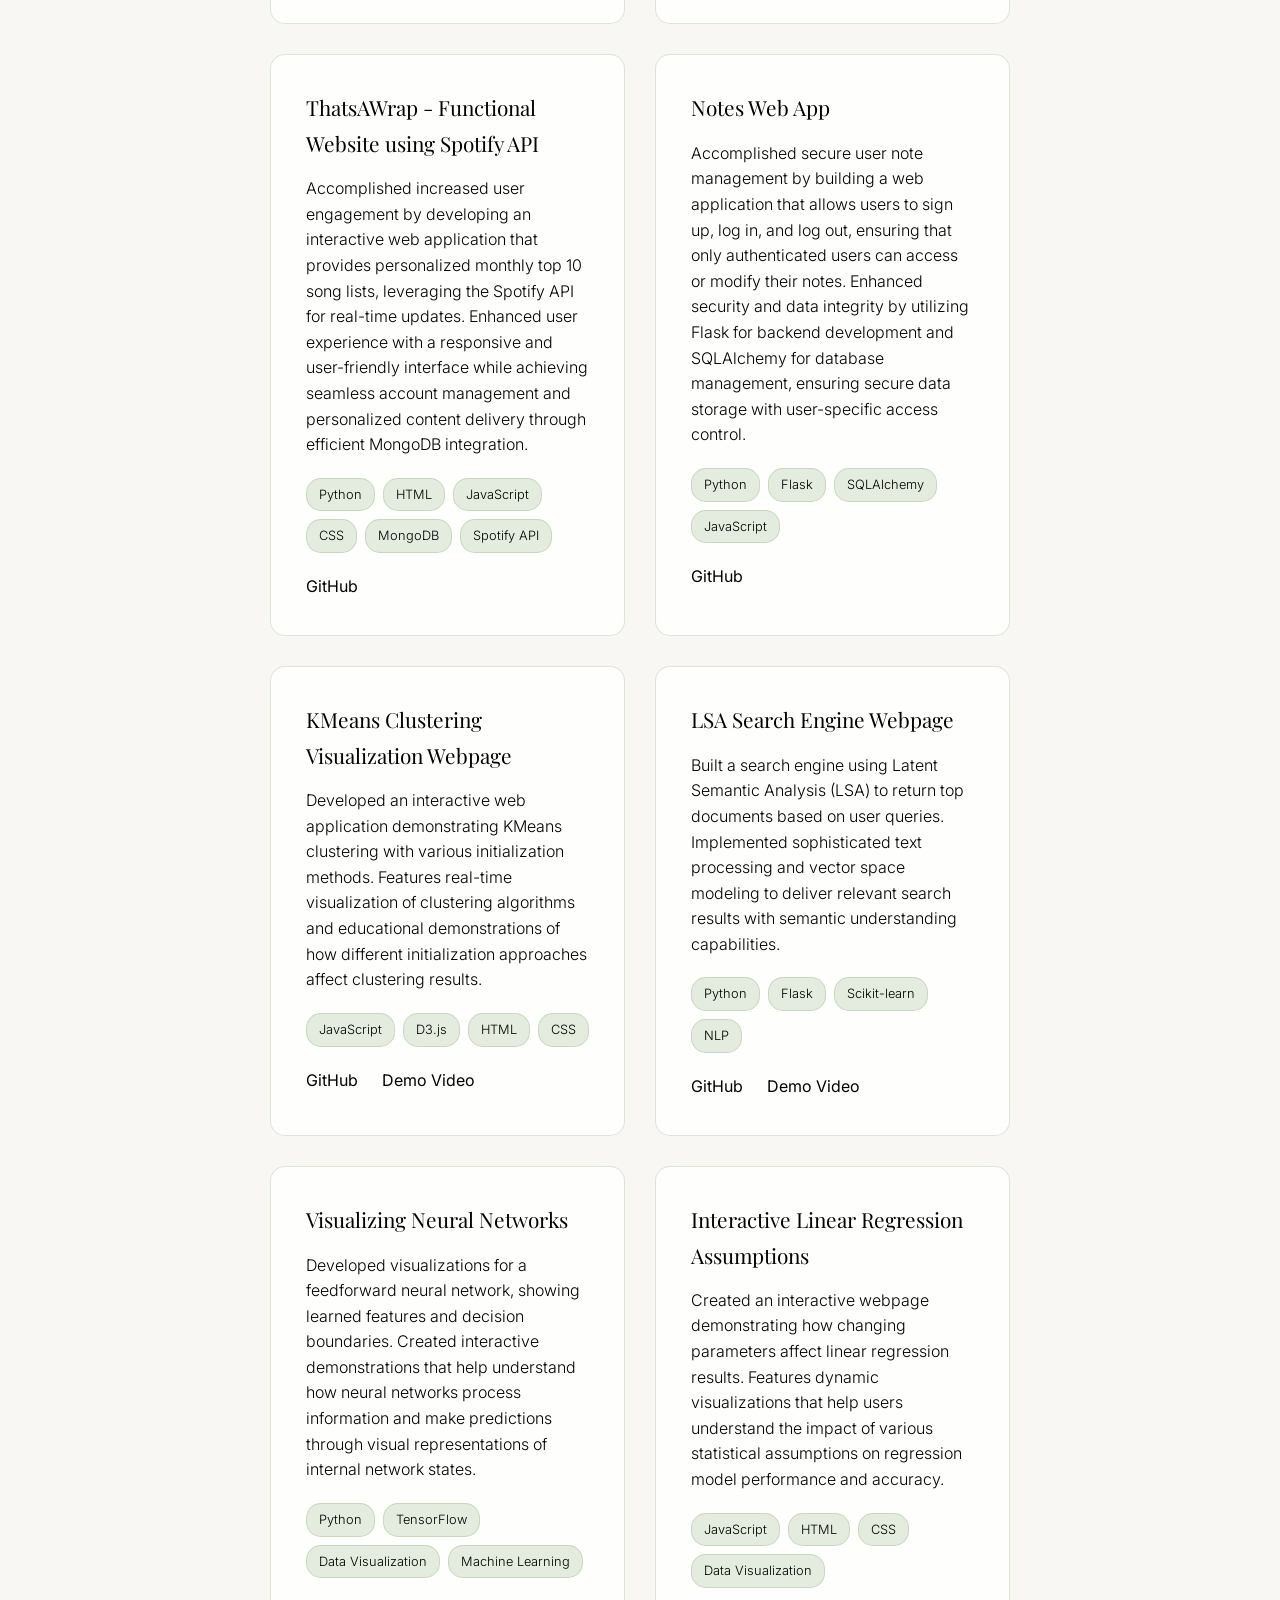
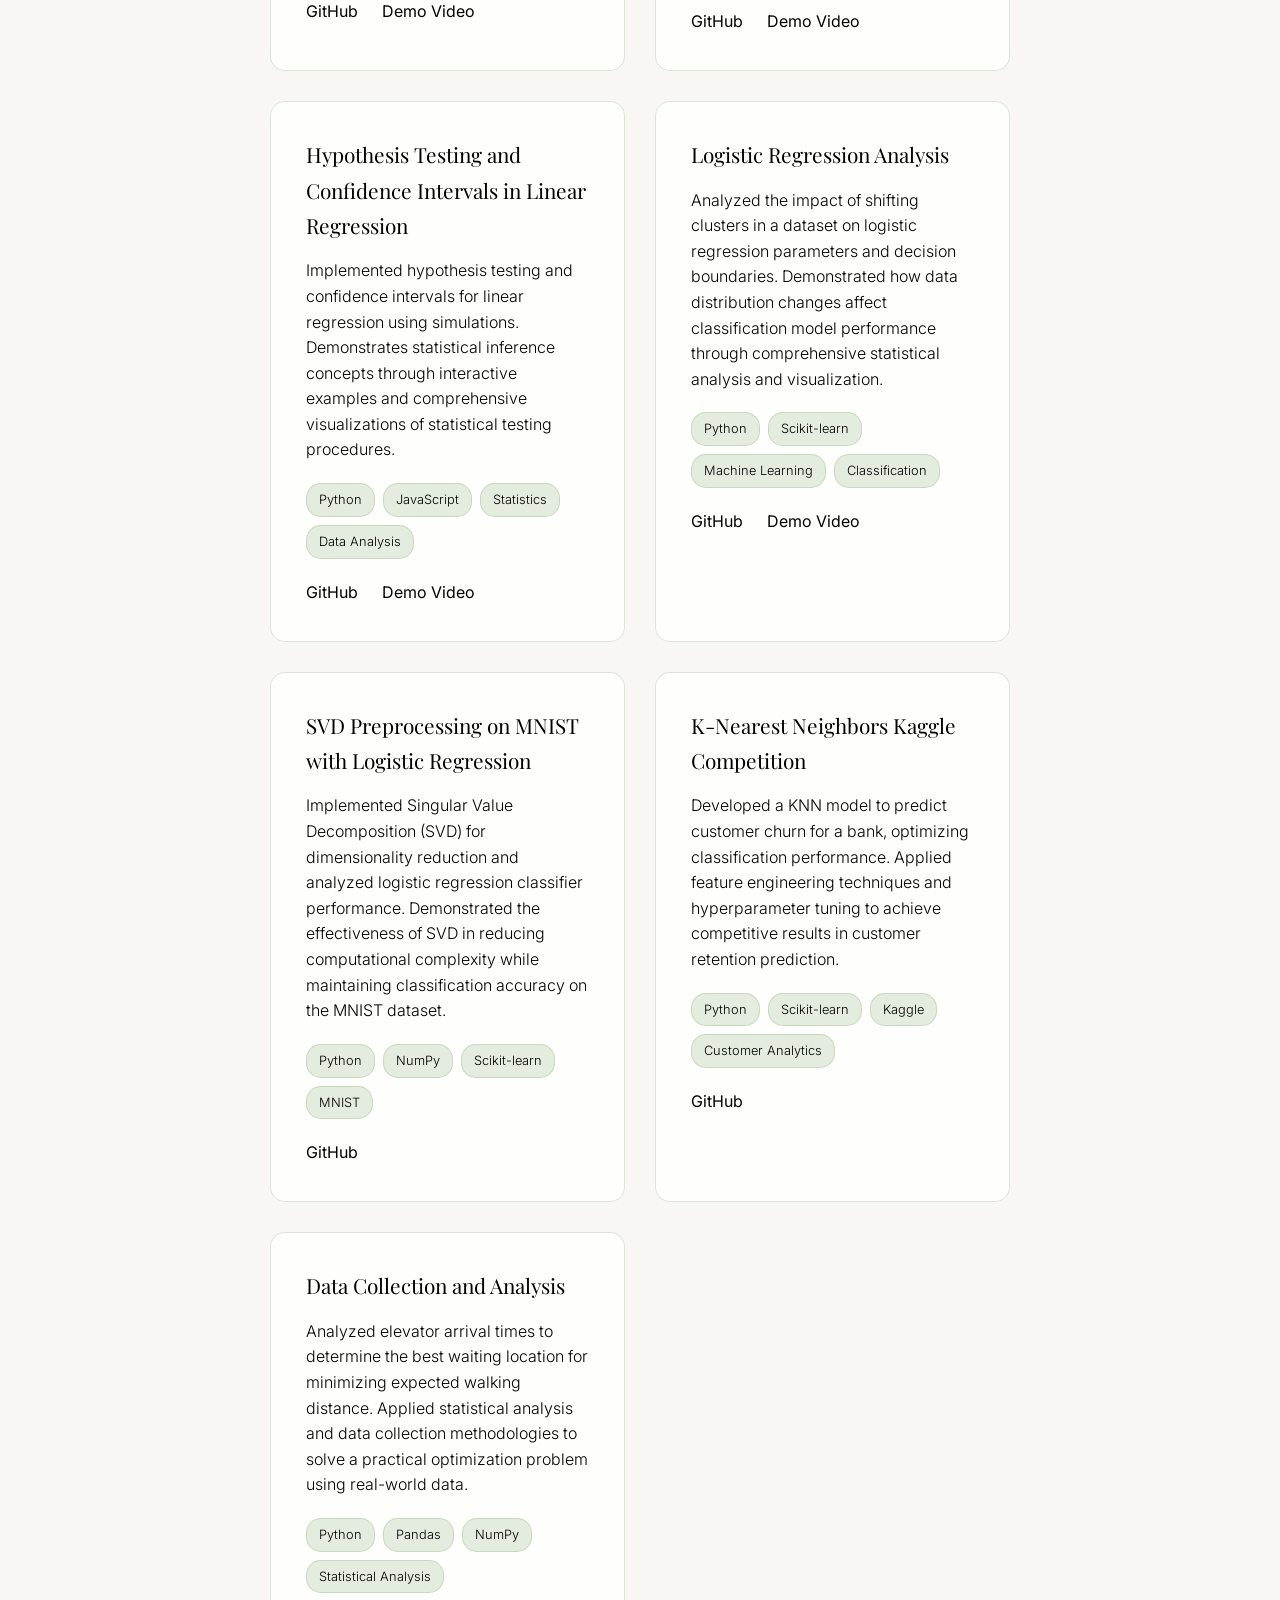
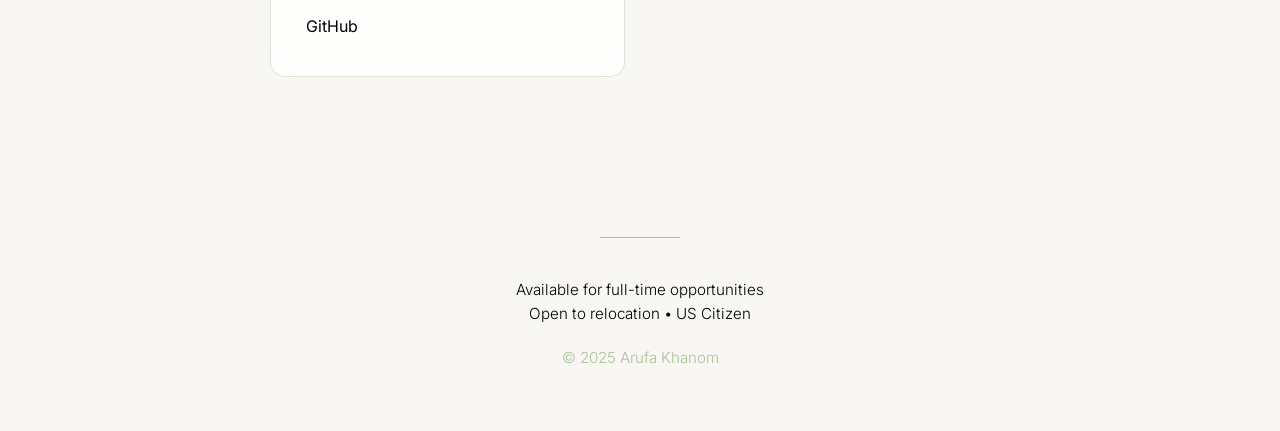
==== commit 084864b1: "added projects" ====
--- a/index.html
+++ b/index.html
@@ -203,61 +203,225 @@
     <!-- Projects Section -->
     <section class="section" id="projects">
         <div class="container">
-            <h2 class="section-title">Featured Projects</h2>
+            <h2 class="section-title">Projects</h2>
             <div class="projects-grid">
-                <div class="project-card">
-                    <div class="project-title">Spotify Data Analytics Dashboard</div>
-                    <div class="project-description">
-                        Comprehensive analysis of 1,000+ Spotify tracks using Python and AWS S3. Created interactive dashboards 
-                        in QuickSight revealing trends in musical attributes and industry insights.
-                    </div>
-                    <div class="project-tags">
-                        <span class="project-tag">Python</span>
-                        <span class="project-tag">AWS S3</span>
-                        <span class="project-tag">QuickSight</span>
-                        <span class="project-tag">Data Analysis</span>
-                    </div>
-                    <div class="project-links">
-                        <a href="#">View Project</a>
-                        <a href="#">GitHub</a>
+                
+                <div class="project-card">
+                    <div class="project-title">Spotify Data Analysis</div>
+                    <div class="project-description">
+                        Accomplished detailed insights into artist popularity and song characteristics as measured by comprehensive visualizations in AWS QuickSight by analyzing the Spotify dataset using data stored and managed in Amazon S3. Increased understanding of music trends by developing interactive dashboards that visualized metrics like artist song count, time signature distribution, energy-valence correlation, and danceability-popularity relationships.
+                    </div>
+                    <div class="project-tags">
+                        <span class="project-tag">Python</span>
+                        <span class="project-tag">Amazon AWS S3</span>
+                        <span class="project-tag">AWS QuickSight</span>
+                        <span class="project-tag">Jupyter Notebook</span>
+                    </div>
+                    <div class="project-links">
+                        <a href="https://github.com/arufak/Spotify-Data-Analysis" target="_blank">GitHub</a>
                     </div>
                 </div>
 
                 <div class="project-card">
                     <div class="project-title">Movie Revenue Predictor</div>
                     <div class="project-description">
-                        Machine learning model for movie revenue prediction utilizing TMDB dataset. Achieved 15% improvement 
-                        in accuracy through advanced feature engineering on director influence and cast composition.
-                    </div>
-                    <div class="project-tags">
-                        <span class="project-tag">Python</span>
+                        Accomplished a 15% reduction in mean squared error compared to baseline models by developing and optimizing a machine learning model to predict movie revenue, incorporating features such as actor/director success, release season, and budget. Improved model performance through the use of Boosted Decision Trees and other optimization techniques.
+                    </div>
+                    <div class="project-tags">
+                        <span class="project-tag">Python</span>
+                        <span class="project-tag">Jupyter Notebook</span>
+                        <span class="project-tag">Kaggle Dataset (TMDB)</span>
                         <span class="project-tag">Machine Learning</span>
-                        <span class="project-tag">TMDB API</span>
-                        <span class="project-tag">Scikit-learn</span>
-                    </div>
-                    <div class="project-links">
-                        <a href="#">View Project</a>
-                        <a href="#">GitHub</a>
-                    </div>
-                </div>
-
-                <div class="project-card">
-                    <div class="project-title">K-Means Clustering Platform</div>
-                    <div class="project-description">
-                        Interactive web application demonstrating K-Means clustering algorithms with manual centroid control 
-                        and real-time data visualization for educational purposes.
+                    </div>
+                    <div class="project-links">
+                        <a href="https://github.com/arufak/PredictingMovieRevenue" target="_blank">GitHub</a>
+                    </div>
+                </div>
+
+                <div class="project-card">
+                    <div class="project-title">ThatsAWrap - Functional Website using Spotify API</div>
+                    <div class="project-description">
+                        Accomplished increased user engagement by developing an interactive web application that provides personalized monthly top 10 song lists, leveraging the Spotify API for real-time updates. Enhanced user experience with a responsive and user-friendly interface while achieving seamless account management and personalized content delivery through efficient MongoDB integration.
+                    </div>
+                    <div class="project-tags">
+                        <span class="project-tag">Python</span>
+                        <span class="project-tag">HTML</span>
+                        <span class="project-tag">JavaScript</span>
+                        <span class="project-tag">CSS</span>
+                        <span class="project-tag">MongoDB</span>
+                        <span class="project-tag">Spotify API</span>
+                    </div>
+                    <div class="project-links">
+                        <a href="https://github.com/arufak/ThatsAWrap" target="_blank">GitHub</a>
+                    </div>
+                </div>
+
+                <div class="project-card">
+                    <div class="project-title">Notes Web App</div>
+                    <div class="project-description">
+                        Accomplished secure user note management by building a web application that allows users to sign up, log in, and log out, ensuring that only authenticated users can access or modify their notes. Enhanced security and data integrity by utilizing Flask for backend development and SQLAlchemy for database management, ensuring secure data storage with user-specific access control.
                     </div>
                     <div class="project-tags">
                         <span class="project-tag">Python</span>
                         <span class="project-tag">Flask</span>
+                        <span class="project-tag">SQLAlchemy</span>
+                        <span class="project-tag">JavaScript</span>
+                    </div>
+                    <div class="project-links">
+                        <a href="https://github.com/arufak/Flask-Web-App" target="_blank">GitHub</a>
+                    </div>
+                </div>
+
+                <div class="project-card">
+                    <div class="project-title">KMeans Clustering Visualization Webpage</div>
+                    <div class="project-description">
+                        Developed an interactive web application demonstrating KMeans clustering with various initialization methods. Features real-time visualization of clustering algorithms and educational demonstrations of how different initialization approaches affect clustering results.
+                    </div>
+                    <div class="project-tags">
                         <span class="project-tag">JavaScript</span>
                         <span class="project-tag">D3.js</span>
-                    </div>
-                    <div class="project-links">
-                        <a href="#">View Demo</a>
-                        <a href="#">GitHub</a>
-                    </div>
-                </div>
+                        <span class="project-tag">HTML</span>
+                        <span class="project-tag">CSS</span>
+                    </div>
+                    <div class="project-links">
+                        <a href="https://github.com/arufak/KMeans-Clustering-Visualization-Webpage" target="_blank">GitHub</a>
+                        <a href="https://www.youtube.com/embed/8xeO67lMb80" target="_blank">Demo Video</a>
+                    </div>
+                </div>
+
+                <div class="project-card">
+                    <div class="project-title">LSA Search Engine Webpage</div>
+                    <div class="project-description">
+                        Built a search engine using Latent Semantic Analysis (LSA) to return top documents based on user queries. Implemented sophisticated text processing and vector space modeling to deliver relevant search results with semantic understanding capabilities.
+                    </div>
+                    <div class="project-tags">
+                        <span class="project-tag">Python</span>
+                        <span class="project-tag">Flask</span>
+                        <span class="project-tag">Scikit-learn</span>
+                        <span class="project-tag">NLP</span>
+                    </div>
+                    <div class="project-links">
+                        <a href="https://github.com/arufak/LSA-Search-Engine-Webpage" target="_blank">GitHub</a>
+                        <a href="https://www.youtube.com/embed/dU5MDuAs3Sg" target="_blank">Demo Video</a>
+                    </div>
+                </div>
+
+                <div class="project-card">
+                    <div class="project-title">Visualizing Neural Networks</div>
+                    <div class="project-description">
+                        Developed visualizations for a feedforward neural network, showing learned features and decision boundaries. Created interactive demonstrations that help understand how neural networks process information and make predictions through visual representations of internal network states.
+                    </div>
+                    <div class="project-tags">
+                        <span class="project-tag">Python</span>
+                        <span class="project-tag">TensorFlow</span>
+                        <span class="project-tag">Data Visualization</span>
+                        <span class="project-tag">Machine Learning</span>
+                    </div>
+                    <div class="project-links">
+                        <a href="https://github.com/arufak/Visualizing-Neural-Networks" target="_blank">GitHub</a>
+                        <a href="https://www.youtube.com/embed/2e3nxq7Mi2E" target="_blank">Demo Video</a>
+                    </div>
+                </div>
+
+                <div class="project-card">
+                    <div class="project-title">Interactive Linear Regression Assumptions</div>
+                    <div class="project-description">
+                        Created an interactive webpage demonstrating how changing parameters affect linear regression results. Features dynamic visualizations that help users understand the impact of various statistical assumptions on regression model performance and accuracy.
+                    </div>
+                    <div class="project-tags">
+                        <span class="project-tag">JavaScript</span>
+                        <span class="project-tag">HTML</span>
+                        <span class="project-tag">CSS</span>
+                        <span class="project-tag">Data Visualization</span>
+                    </div>
+                    <div class="project-links">
+                        <a href="https://github.com/arufak/Interactive-Linear-Regression-Assumptions" target="_blank">GitHub</a>
+                        <a href="https://www.youtube.com/embed/_wO4dV9mmY0" target="_blank">Demo Video</a>
+                    </div>
+                </div>
+
+                <div class="project-card">
+                    <div class="project-title">Hypothesis Testing and Confidence Intervals in Linear Regression</div>
+                    <div class="project-description">
+                        Implemented hypothesis testing and confidence intervals for linear regression using simulations. Demonstrates statistical inference concepts through interactive examples and comprehensive visualizations of statistical testing procedures.
+                    </div>
+                    <div class="project-tags">
+                        <span class="project-tag">Python</span>
+                        <span class="project-tag">JavaScript</span>
+                        <span class="project-tag">Statistics</span>
+                        <span class="project-tag">Data Analysis</span>
+                    </div>
+                    <div class="project-links">
+                        <a href="https://github.com/arufak/Hypothesis-Testing-and-Confidence-Intervals-in-Linear-Regression" target="_blank">GitHub</a>
+                        <a href="https://www.youtube.com/embed/kr79saCvyaY" target="_blank">Demo Video</a>
+                    </div>
+                </div>
+
+                <div class="project-card">
+                    <div class="project-title">Logistic Regression Analysis</div>
+                    <div class="project-description">
+                        Analyzed the impact of shifting clusters in a dataset on logistic regression parameters and decision boundaries. Demonstrated how data distribution changes affect classification model performance through comprehensive statistical analysis and visualization.
+                    </div>
+                    <div class="project-tags">
+                        <span class="project-tag">Python</span>
+                        <span class="project-tag">Scikit-learn</span>
+                        <span class="project-tag">Machine Learning</span>
+                        <span class="project-tag">Classification</span>
+                    </div>
+                    <div class="project-links">
+                        <a href="https://github.com/arufak/Logistic-Regression" target="_blank">GitHub</a>
+                        <a href="https://www.youtube.com/embed/pLH4UfoA3pU" target="_blank">Demo Video</a>
+                    </div>
+                </div>
+
+                <div class="project-card">
+                    <div class="project-title">SVD Preprocessing on MNIST with Logistic Regression</div>
+                    <div class="project-description">
+                        Implemented Singular Value Decomposition (SVD) for dimensionality reduction and analyzed logistic regression classifier performance. Demonstrated the effectiveness of SVD in reducing computational complexity while maintaining classification accuracy on the MNIST dataset.
+                    </div>
+                    <div class="project-tags">
+                        <span class="project-tag">Python</span>
+                        <span class="project-tag">NumPy</span>
+                        <span class="project-tag">Scikit-learn</span>
+                        <span class="project-tag">MNIST</span>
+                    </div>
+                    <div class="project-links">
+                        <a href="https://github.com/arufak/SVD-Preprocessing-on-MNIST-with-Logistic-Regression" target="_blank">GitHub</a>
+                    </div>
+                </div>
+
+                <div class="project-card">
+                    <div class="project-title">K-Nearest Neighbors Kaggle Competition</div>
+                    <div class="project-description">
+                        Developed a KNN model to predict customer churn for a bank, optimizing classification performance. Applied feature engineering techniques and hyperparameter tuning to achieve competitive results in customer retention prediction.
+                    </div>
+                    <div class="project-tags">
+                        <span class="project-tag">Python</span>
+                        <span class="project-tag">Scikit-learn</span>
+                        <span class="project-tag">Kaggle</span>
+                        <span class="project-tag">Customer Analytics</span>
+                    </div>
+                    <div class="project-links">
+                        <a href="https://github.com/arufak/K-Nearest-Neighbors-Kaggle-Competition" target="_blank">GitHub</a>
+                    </div>
+                </div>
+
+                <div class="project-card">
+                    <div class="project-title">Data Collection and Analysis</div>
+                    <div class="project-description">
+                        Analyzed elevator arrival times to determine the best waiting location for minimizing expected walking distance. Applied statistical analysis and data collection methodologies to solve a practical optimization problem using real-world data.
+                    </div>
+                    <div class="project-tags">
+                        <span class="project-tag">Python</span>
+                        <span class="project-tag">Pandas</span>
+                        <span class="project-tag">NumPy</span>
+                        <span class="project-tag">Statistical Analysis</span>
+                    </div>
+                    <div class="project-links">
+                        <a href="https://github.com/arufak/data-collection-and-analysis" target="_blank">GitHub</a>
+                    </div>
+                </div>
+
             </div>
         </div>
     </section>
@@ -279,4 +443,4 @@
     <script src="script.js"></script>
 </body>
 
-</html>
+</html>
